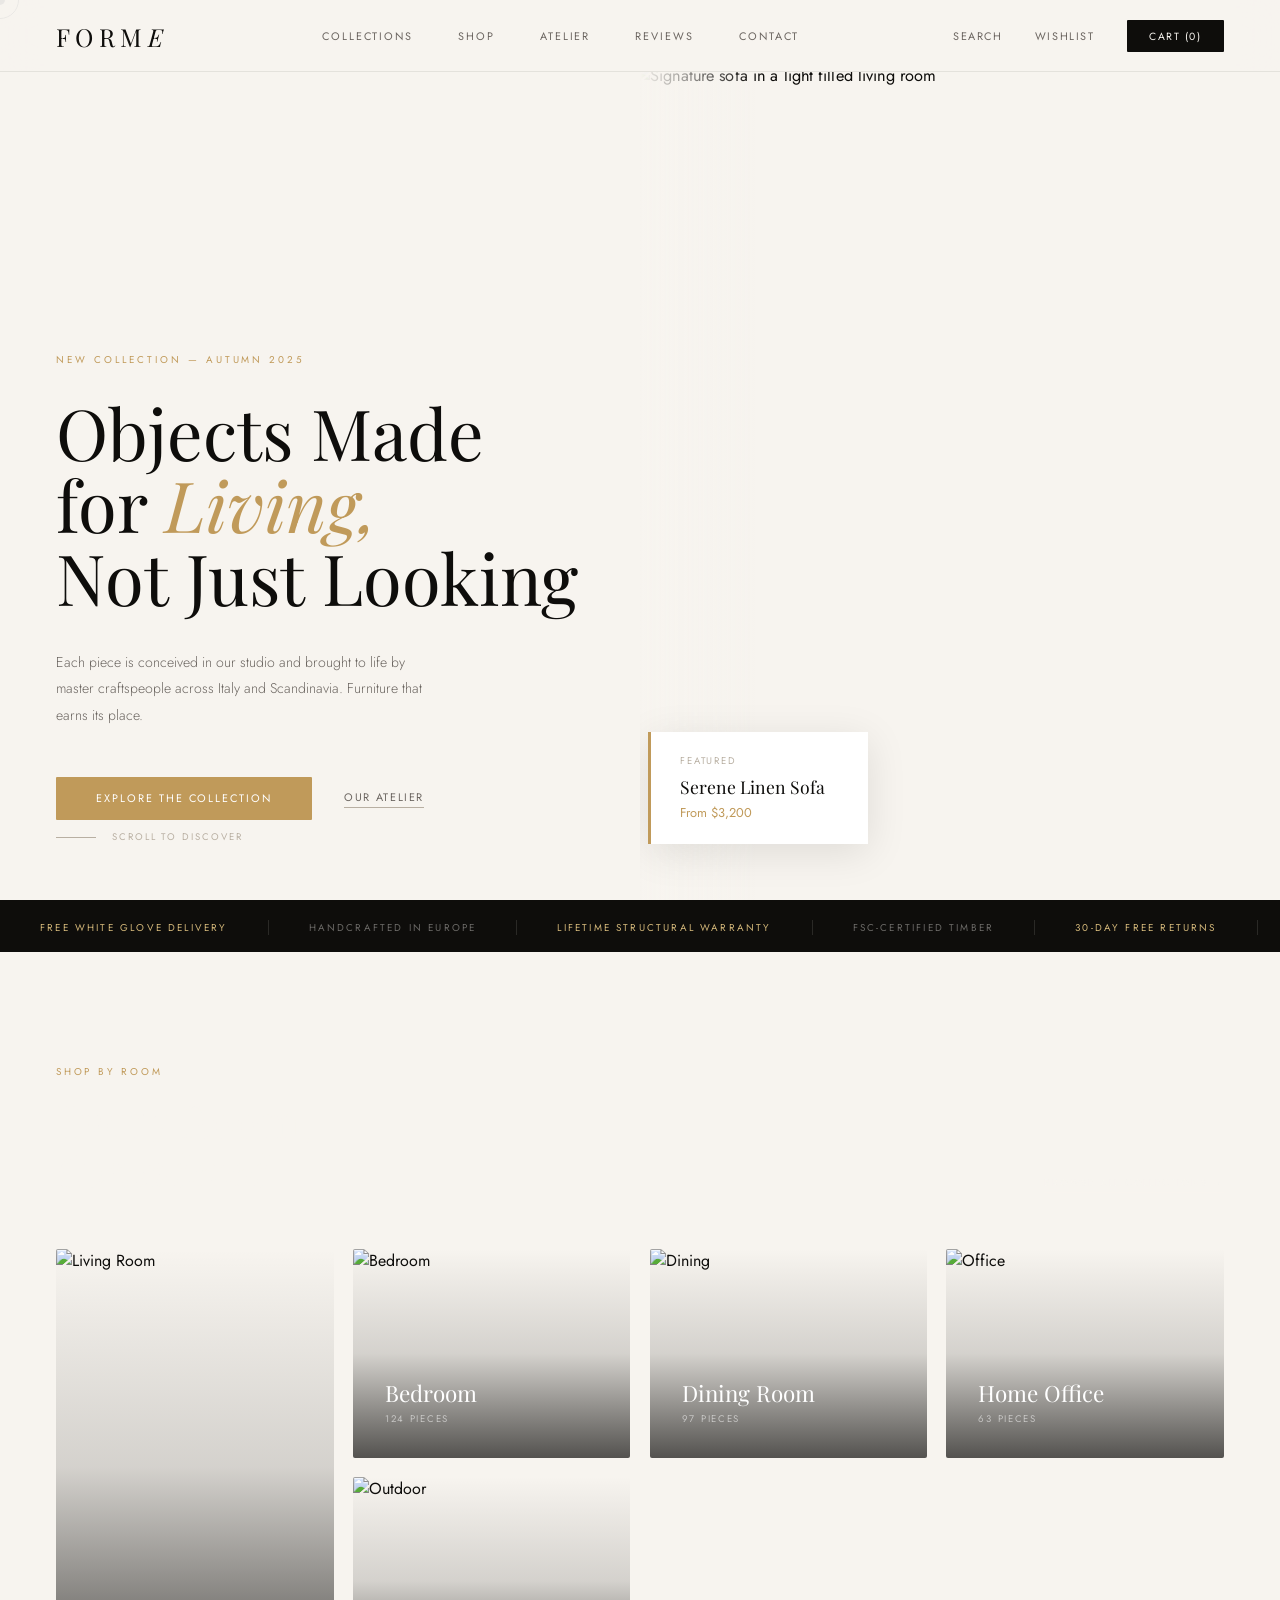
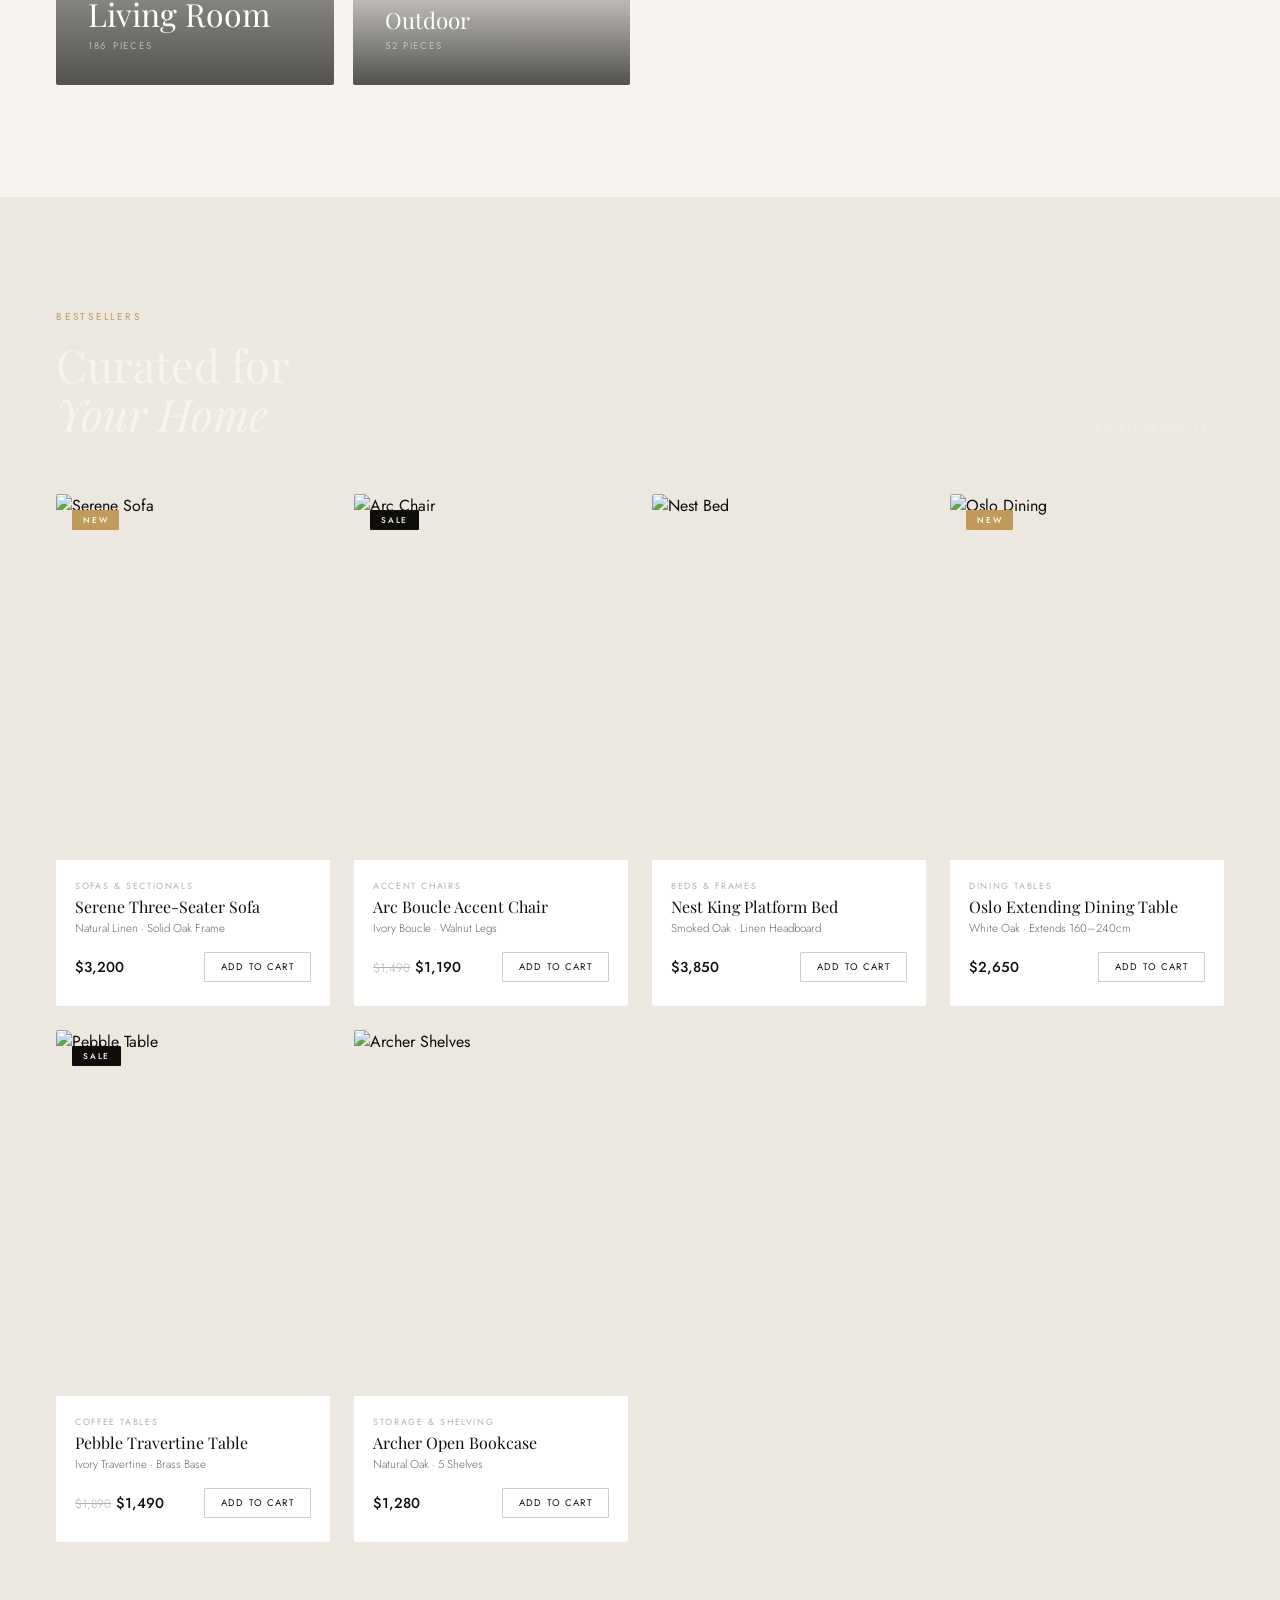
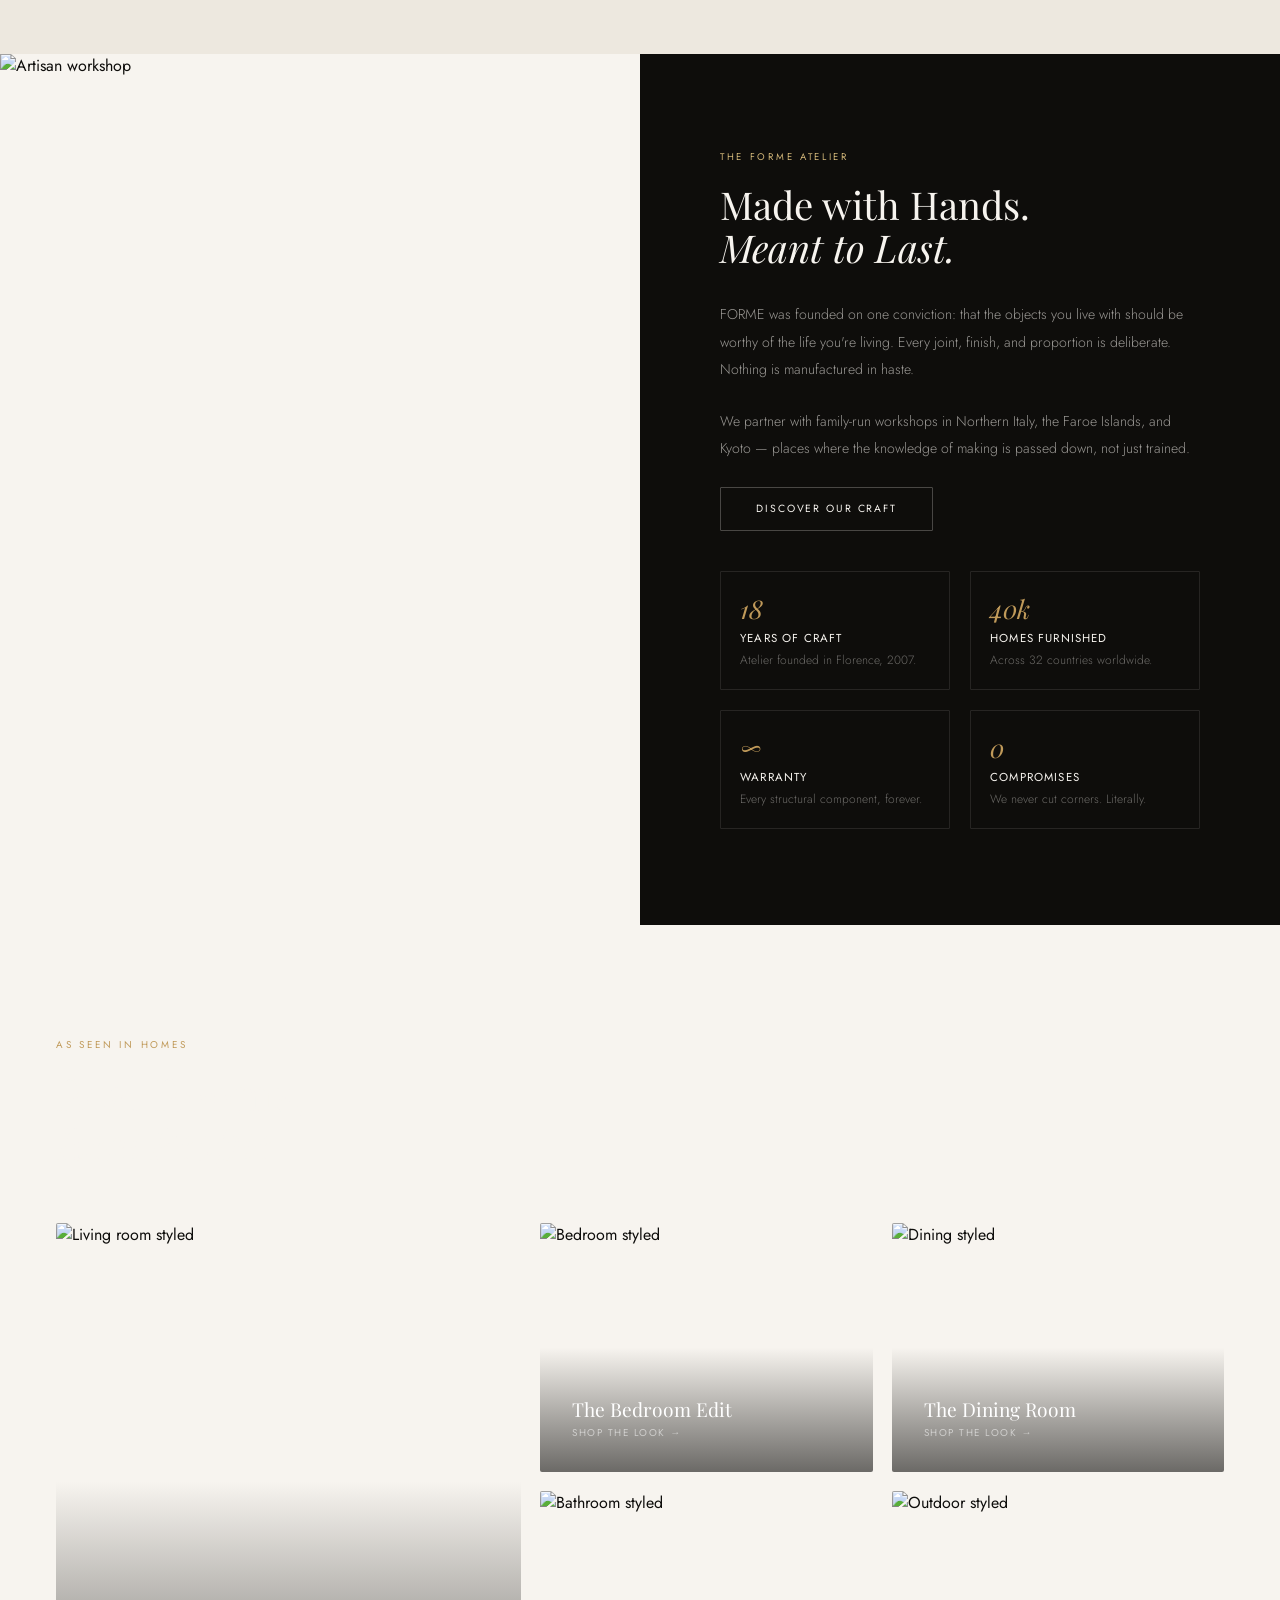
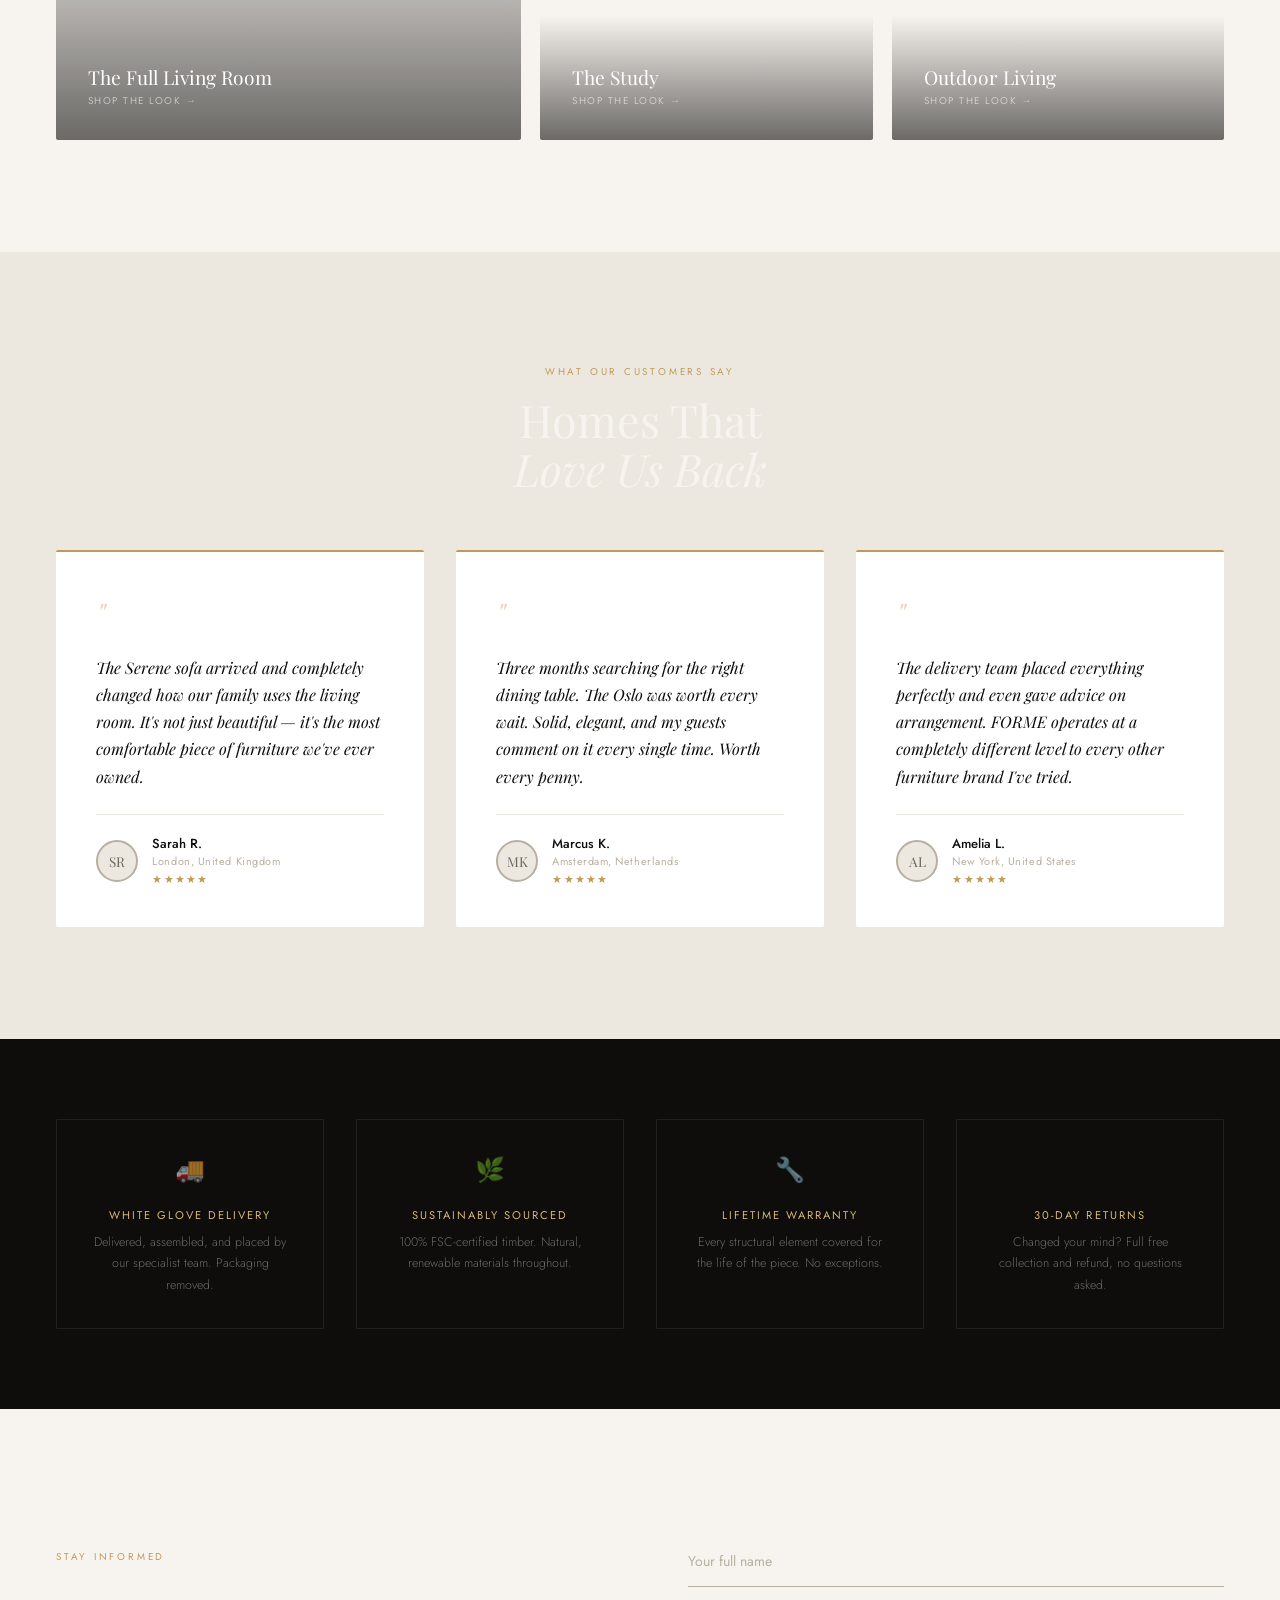
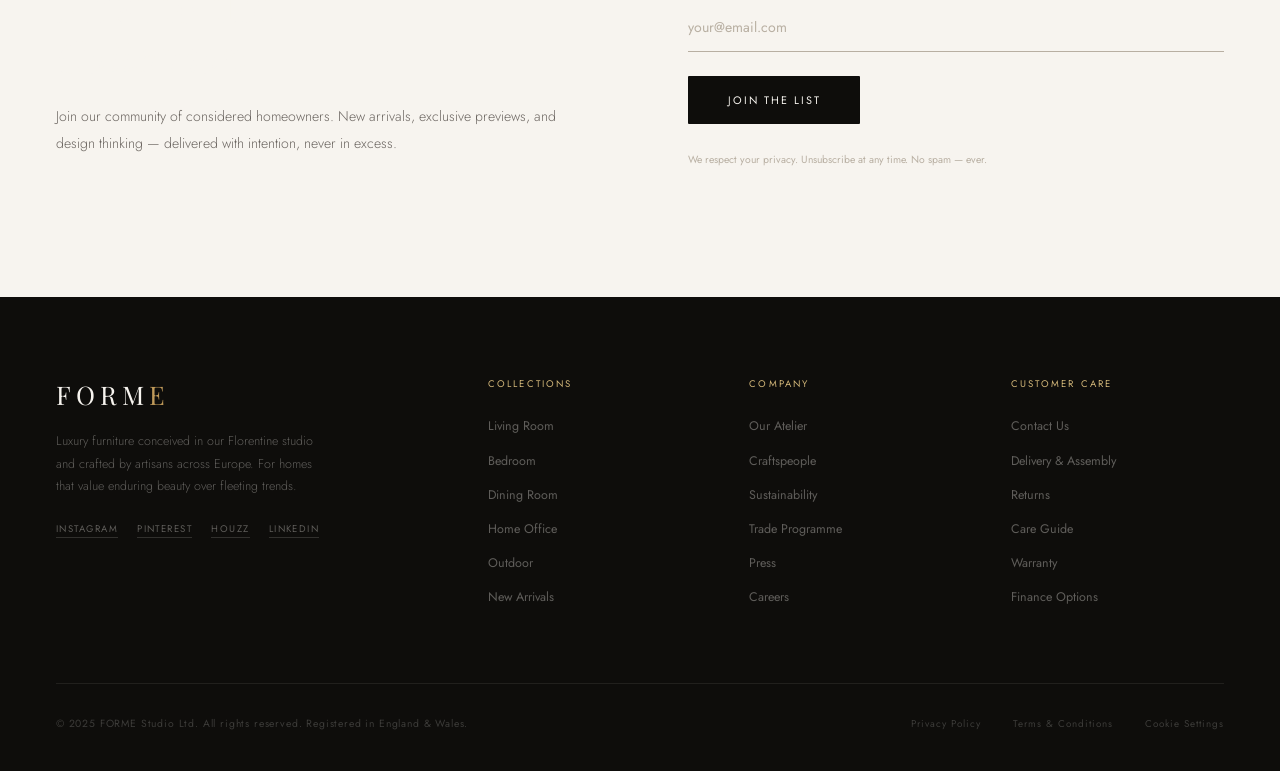
==== index.html @ 49866362 "Add files via upload" ====
<!DOCTYPE html>
<html lang="en">

<head>
    <meta charset="UTF-8" />
    <meta name="viewport" content="width=device-width, initial-scale=1.0" />
    <title>FORME — Furniture for the Considered Home</title>
    <link rel="preconnect" href="https://fonts.googleapis.com" />
    <link rel="preconnect" href="https://fonts.gstatic.com" crossorigin />
    <link
        href="https://fonts.googleapis.com/css2?family=Playfair+Display:ital,wght@0,400;0,500;1,400;1,500&family=Jost:wght@200;300;400;500&display=swap"
        rel="stylesheet" />
    <link rel="stylesheet" href="style.css">
</head>

<body>

    <!-- CUSTOM CURSOR  -->

    <div class="cursor" id="cur"></div>
    <div class="cursor-ring" id="curRing"></div>

    <!-- MOBILE MENU -->

    <div class="mobile-menu" id="mobileMenu">
        <a href="Collection.html" onclick="closeMobileMenu()">Collections</a>
        <a href="Shop.html" onclick="closeMobileMenu()">Shop</a>
        <a href="Atelier.html" onclick="closeMobileMenu()">Atelier</a>
        <a href="Review.html" onclick="closeMobileMenu()">Reviews</a>
        <a href="Contact.html" onclick="closeMobileMenu()">Contact</a>
        <div class="mobile-menu-actions">
            <a href="#">Search</a>
            <a href="#">Wishlist</a>
            <button  class="nav-cart" id="mobileCartBtn" style="cursor:pointer" 
                onclick="showToast('🛒 Your cart is empty — start exploring') ">Cart (0)</button>
        </div>
    </div>

    <!-- NAV -->

    <nav>
        <a href="index.html" class="nav-logo">FORM<span style="font-style:italic">E</span></a>
        <div class="nav-center">
            <a href="Collection.html">Collections</a>
            <a href="Shop.html">Shop</a>
            <a href="Atelier.html">Atelier</a>
            <a href="Review.html">Reviews</a>
            <a href="Contact.html">Contact</a>
        </div>
        <div class="nav-right">
            <a href="#">Search</a>
            <a href="#">Wishlist</a>
            <button class="nav-cart" id="cartBtn" onclick="showToast('🛒 Your cart is empty — start exploring')">Cart
                (0)</button>
            <button class="nav-hamburger" id="hamburger" aria-label="Open menu" onclick="toggleMenu()">
                <span></span><span></span><span></span>
            </button>
        </div>
    </nav>

    <!-- HERO -->
    <section id="hero">
        <div class="hero-left">
            <p class="hero-eyebrow">New Collection — Autumn 2025</p>
            <h1 class="hero-title">
                Objects Made<br />for <em>Living,</em><br />Not Just Looking
            </h1>
            <p class="hero-sub">Each piece is conceived in our studio and brought to life by master craftspeople across
                Italy
                and Scandinavia. Furniture that earns its place.</p>
            <div class="hero-actions">
                <a href="Collection.html"><button class="btn-gold">Explore the Collection</button></a>
                <a href="#editorial" class="hero-link">Our Atelier</a>
            </div>
            <div class="hero-scroll">
                <div class="scroll-line"></div>
                <span class="scroll-text">Scroll to discover</span>
            </div>
        </div>
        <div class="hero-right">
            <img src="https://images.unsplash.com/photo-1555041469-a586c61ea9bc?w=1200&q=85&fit=crop"
                alt="Signature sofa in a light filled living room" id="heroImg" />
            <div class="hero-overlay"></div>
            <div class="hero-float">
                <div class="float-label">Featured</div>
                <div class="float-name">Serene Linen Sofa</div>
                <div class="float-price">From $3,200</div>
            </div>
        </div>
    </section>

    <!-- TICKER STRIP -->
    <div class="strip">
        <div class="strip-inner">
            <span class="strip-item accent">Free White Glove Delivery</span>
            <span class="strip-item">Handcrafted in Europe</span>
            <span class="strip-item accent">Lifetime Structural Warranty</span>
            <span class="strip-item">FSC-Certified Timber</span>
            <span class="strip-item accent">30-Day Free Returns</span>
            <span class="strip-item">Bespoke Sizing Available</span>
            <span class="strip-item accent">Interest-Free Finance</span>
            <span class="strip-item">1,200+ Curated Pieces</span>
            <span class="strip-item accent">Free White Glove Delivery</span>
            <span class="strip-item">Handcrafted in Europe</span>
            <span class="strip-item accent">Lifetime Structural Warranty</span>
            <span class="strip-item">FSC-Certified Timber</span>
            <span class="strip-item accent">30-Day Free Returns</span>
            <span class="strip-item">Bespoke Sizing Available</span>
            <span class="strip-item accent">Interest-Free Finance</span>
            <span class="strip-item">1,200+ Curated Pieces</span>
        </div>
    </div>

    <!-- CATEGORIES -->
    <section id="categories">
        <div class="cat-header reveal">
            <div>
                <p class="s-tag">Shop by Room</p>
                <h2 class="s-title">Every Room,<br /><em>Considered</em></h2>
            </div>
            <a href="#" class="cat-more">Browse All Collections →</a>
        </div>
        <div class="cat-grid">
            <div class="cat-card reveal" style="min-height:360px"
                onclick="showToast('Opening Living Room collection…')">
                <img src="https://images.unsplash.com/photo-1586023492125-27b2c045efd7?w=800&q=85&fit=crop"
                    alt="Living Room" loading="lazy" />
                <div class="cat-card-body">
                    <div>
                        <div class="cat-card-name">Living Room</div>
                        <div class="cat-count">186 Pieces</div>
                    </div>
                </div>
                <div class="cat-arrow">↗</div>
            </div>
            <div class="cat-card reveal" onclick="showToast('Opening Bedroom collection…')">
                <img src="https://images.unsplash.com/photo-1616594039964-ae9021a400a0?w=600&q=85&fit=crop"
                    alt="Bedroom" loading="lazy" />
                <div class="cat-card-body">
                    <div>
                        <div class="cat-card-name">Bedroom</div>
                        <div class="cat-count">124 Pieces</div>
                    </div>
                </div>
                <div class="cat-arrow">↗</div>
            </div>
            <div class="cat-card reveal" onclick="showToast('Opening Dining collection…')">
                <img src="https://images.unsplash.com/photo-1617806118233-18e1de247200?w=600&q=85&fit=crop" alt="Dining"
                    loading="lazy" />
                <div class="cat-card-body">
                    <div>
                        <div class="cat-card-name">Dining Room</div>
                        <div class="cat-count">97 Pieces</div>
                    </div>
                </div>
                <div class="cat-arrow">↗</div>
            </div>
            <div class="cat-card reveal" onclick="showToast('Opening Home Office collection…')">
                <img src="https://images.unsplash.com/photo-1593642632559-0c6d3fc62b89?w=600&q=85&fit=crop" alt="Office"
                    loading="lazy" />
                <div class="cat-card-body">
                    <div>
                        <div class="cat-card-name">Home Office</div>
                        <div class="cat-count">63 Pieces</div>
                    </div>
                </div>
                <div class="cat-arrow">↗</div>
            </div>
            <div class="cat-card reveal" onclick="showToast('Opening Outdoor collection…')">
                <img src="https://images.unsplash.com/photo-1600210492486-724fe5c67fb0?w=600&q=85&fit=crop"
                    alt="Outdoor" loading="lazy" />
                <div class="cat-card-body">
                    <div>
                        <div class="cat-card-name">Outdoor</div>
                        <div class="cat-count">52 Pieces</div>
                    </div>
                </div>
                <div class="cat-arrow">↗</div>
            </div>
        </div>
    </section>

    <!-- FEATURED PRODUCTS -->
    <section id="featured">
        <div class="feat-header reveal">
            <div>
                <p class="s-tag">Bestsellers</p>
                <h2 class="s-title">Curated for<br /><em>Your Home</em></h2>
            </div>
            <a href="#" class="cat-more">View All Products →</a>
        </div>
        <div class="product-grid">
            <div class="product-card reveal">
                <div class="p-img">
                    <img src="https://images.unsplash.com/photo-1555041469-a586c61ea9bc?w=700&q=80&fit=crop"
                        alt="Serene Sofa" loading="lazy" />
                    <span class="p-badge new">New</span>
                    <button class="p-wish" onclick="wishlist(this,'Serene Sofa')">♡</button>
                </div>
                <div class="p-body">
                    <div class="p-cat">Sofas & Sectionals</div>
                    <div class="p-name">Serene Three-Seater Sofa</div>
                    <div class="p-material">Natural Linen · Solid Oak Frame</div>
                    <div class="p-foot">
                        <div class="p-price">$3,200</div>
                        <button class="p-add" onclick="addCart('Serene Sofa')">Add to Cart</button>
                    </div>
                </div>
            </div>
            <div class="product-card reveal">
                <div class="p-img">
                    <img src="https://images.unsplash.com/photo-1567538096630-e0c55bd6374c?w=700&q=80&fit=crop"
                        alt="Arc Chair" loading="lazy" />
                    <span class="p-badge sale">Sale</span>
                    <button class="p-wish" onclick="wishlist(this,'Arc Chair')">♡</button>
                </div>
                <div class="p-body">
                    <div class="p-cat">Accent Chairs</div>
                    <div class="p-name">Arc Boucle Accent Chair</div>
                    <div class="p-material">Ivory Boucle · Walnut Legs</div>
                    <div class="p-foot">
                        <div class="p-price"><s>$1,490</s>$1,190</div>
                        <button class="p-add" onclick="addCart('Arc Chair')">Add to Cart</button>
                    </div>
                </div>
            </div>
            <div class="product-card reveal">
                <div class="p-img">
                    <img src="https://images.unsplash.com/photo-1524758631624-e2822e304c36?w=700&q=80&fit=crop"
                        alt="Nest Bed" loading="lazy" />
                    <button class="p-wish" onclick="wishlist(this,'Nest Bed')">♡</button>
                </div>
                <div class="p-body">
                    <div class="p-cat">Beds & Frames</div>
                    <div class="p-name">Nest King Platform Bed</div>
                    <div class="p-material">Smoked Oak · Linen Headboard</div>
                    <div class="p-foot">
                        <div class="p-price">$3,850</div>
                        <button class="p-add" onclick="addCart('Nest Bed')">Add to Cart</button>
                    </div>
                </div>
            </div>
            <div class="product-card reveal">
                <div class="p-img">
                    <img src="https://images.unsplash.com/photo-1533090481720-856c6e3c1fdc?w=700&q=80&fit=crop"
                        alt="Oslo Dining" loading="lazy" />
                    <span class="p-badge new">New</span>
                    <button class="p-wish" onclick="wishlist(this,'Oslo Table')">♡</button>
                </div>
                <div class="p-body">
                    <div class="p-cat">Dining Tables</div>
                    <div class="p-name">Oslo Extending Dining Table</div>
                    <div class="p-material">White Oak · Extends 160–240cm</div>
                    <div class="p-foot">
                        <div class="p-price">$2,650</div>
                        <button class="p-add" onclick="addCart('Oslo Table')">Add to Cart</button>
                    </div>
                </div>
            </div>
            <div class="product-card reveal">
                <div class="p-img">
                    <img src="https://images.unsplash.com/photo-1493663284031-b7e3aefcae8e?w=700&q=80&fit=crop"
                        alt="Pebble Table" loading="lazy" />
                    <span class="p-badge sale">Sale</span>
                    <button class="p-wish" onclick="wishlist(this,'Pebble Table')">♡</button>
                </div>
                <div class="p-body">
                    <div class="p-cat">Coffee Tables</div>
                    <div class="p-name">Pebble Travertine Table</div>
                    <div class="p-material">Ivory Travertine · Brass Base</div>
                    <div class="p-foot">
                        <div class="p-price"><s>$1,890</s>$1,490</div>
                        <button class="p-add" onclick="addCart('Pebble Table')">Add to Cart</button>
                    </div>
                </div>
            </div>
            <div class="product-card reveal">
                <div class="p-img">
                    <img src="https://images.unsplash.com/photo-1583847268964-b28dc8f51f92?w=700&q=80&fit=crop"
                        alt="Archer Shelves" loading="lazy" />
                    <button class="p-wish" onclick="wishlist(this,'Archer Shelves')">♡</button>
                </div>
                <div class="p-body">
                    <div class="p-cat">Storage & Shelving</div>
                    <div class="p-name">Archer Open Bookcase</div>
                    <div class="p-material">Natural Oak · 5 Shelves</div>
                    <div class="p-foot">
                        <div class="p-price">$1,280</div>
                        <button class="p-add" onclick="addCart('Archer Bookcase')">Add to Cart</button>
                    </div>
                </div>
            </div>
        </div>
    </section>

    <!-- EDITORIAL SPLIT -->
    <section id="editorial">
        <div class="ed-img reveal-left">
            <img src="https://images.unsplash.com/photo-1556909114-f6e7ad7d3136?w=900&q=85&fit=crop"
                alt="Artisan workshop" loading="lazy" />
        </div>
        <div class="ed-content reveal-right">
            <p class="ed-tag">The Forme Atelier</p>
            <h2 class="ed-title">Made with Hands.<br /><em>Meant to Last.</em></h2>
            <p class="ed-text">FORME was founded on one conviction: that the objects you live with should be worthy of
                the
                life you're living. Every joint, finish, and proportion is deliberate. Nothing is manufactured in haste.
            </p>
            <p class="ed-text">We partner with family-run workshops in Northern Italy, the Faroe Islands, and Kyoto —
                places
                where the knowledge of making is passed down, not just trained.</p>
            <button class="btn-outline-lt" onclick="showToast('Our full story is coming soon')">Discover Our
                Craft</button>
            <div class="ed-pillars">
                <div class="pillar">
                    <div class="pillar-num">18</div>
                    <div class="pillar-title">Years of craft</div>
                    <div class="pillar-desc">Atelier founded in Florence, 2007.</div>
                </div>
                <div class="pillar">
                    <div class="pillar-num">40k</div>
                    <div class="pillar-title">Homes furnished</div>
                    <div class="pillar-desc">Across 32 countries worldwide.</div>
                </div>
                <div class="pillar">
                    <div class="pillar-num">∞</div>
                    <div class="pillar-title">Warranty</div>
                    <div class="pillar-desc">Every structural component, forever.</div>
                </div>
                <div class="pillar">
                    <div class="pillar-num">0</div>
                    <div class="pillar-title">Compromises</div>
                    <div class="pillar-desc">We never cut corners. Literally.</div>
                </div>
            </div>
        </div>
    </section>

    <!-- SHOWCASE GRID -->
    <section id="showcase">
        <div class="reveal">
            <p class="s-tag">As Seen In Homes</p>
            <h2 class="s-title">Real Rooms,<br /><em>Real People</em></h2>
        </div>
        <div class="showcase-grid">
            <div class="showcase-card" style="min-height:420px">
                <img src="https://homeinterior.com.pk/wp-content/uploads/2024/07/drawing-room-sofa-12-1.jpg"
                    alt="Living room styled" loading="lazy" />
                <div class="sc-overlay">
                    <div>
                        <div class="sc-label">The Full Living Room</div>
                        <div class="sc-sub">Shop the look →</div>
                    </div>
                </div>
            </div>
            <div class="showcase-card" style="aspect-ratio:4/3">
                <img src="https://images.unsplash.com/photo-1631049307264-da0ec9d70304?w=700&q=80&fit=crop"
                    alt="Bedroom styled" loading="lazy" />
                <div class="sc-overlay">
                    <div>
                        <div class="sc-label">The Bedroom Edit</div>
                        <div class="sc-sub">Shop the look →</div>
                    </div>
                </div>
            </div>
            <div class="showcase-card" style="aspect-ratio:4/3">
                <img src="https://images.unsplash.com/photo-1616047006789-b7af5afb8c20?w=700&q=80&fit=crop"
                    alt="Dining styled" loading="lazy" />
                <div class="sc-overlay">
                    <div>
                        <div class="sc-label">The Dining Room</div>
                        <div class="sc-sub">Shop the look →</div>
                    </div>
                </div>
            </div>
            <div class="showcase-card" style="aspect-ratio:4/3">
                <img src="https://images.unsplash.com/photo-1618221195710-dd6b41faaea6?w=700&q=80&fit=crop"
                    alt="Bathroom styled" loading="lazy" />
                <div class="sc-overlay">
                    <div>
                        <div class="sc-label">The Study</div>
                        <div class="sc-sub">Shop the look →</div>
                    </div>
                </div>
            </div>
            <div class="showcase-card" style="aspect-ratio:4/3">
                <img src="https://images.unsplash.com/photo-1600585154340-be6161a56a0c?w=700&q=80&fit=crop"
                    alt="Outdoor styled" loading="lazy" />
                <div class="sc-overlay">
                    <div>
                        <div class="sc-label">Outdoor Living</div>
                        <div class="sc-sub">Shop the look →</div>
                    </div>
                </div>
            </div>
        </div>
    </section>

    <!-- TESTIMONIALS -->
    <section id="testimonials">
        <div class="reveal" style="text-align:center;max-width:500px;margin:0 auto 3.5rem">
            <p class="s-tag">What Our Customers Say</p>
            <h2 class="s-title">Homes That<br /><em>Love Us Back</em></h2>
        </div>
        <div class="testi-wrap">
            <div class="testi reveal">
                <div class="testi-q">"</div>
                <p class="testi-text">The Serene sofa arrived and completely changed how our family uses the living
                    room. It's
                    not just beautiful — it's the most comfortable piece of furniture we've ever owned.</p>
                <div class="testi-hr"></div>
                <div class="testi-author">
                    <div class="testi-av">SR</div>
                    <div>
                        <div class="testi-name">Sarah R.</div>
                        <div class="testi-place">London, United Kingdom</div>
                        <div class="testi-stars">★★★★★</div>
                    </div>
                </div>
            </div>
            <div class="testi reveal">
                <div class="testi-q">"</div>
                <p class="testi-text">Three months searching for the right dining table. The Oslo was worth every wait.
                    Solid,
                    elegant, and my guests comment on it every single time. Worth every penny.</p>
                <div class="testi-hr"></div>
                <div class="testi-author">
                    <div class="testi-av">MK</div>
                    <div>
                        <div class="testi-name">Marcus K.</div>
                        <div class="testi-place">Amsterdam, Netherlands</div>
                        <div class="testi-stars">★★★★★</div>
                    </div>
                </div>
            </div>
            <div class="testi reveal">
                <div class="testi-q">"</div>
                <p class="testi-text">The delivery team placed everything perfectly and even gave advice on arrangement.
                    FORME
                    operates at a completely different level to every other furniture brand I've tried.</p>
                <div class="testi-hr"></div>
                <div class="testi-author">
                    <div class="testi-av">AL</div>
                    <div>
                        <div class="testi-name">Amelia L.</div>
                        <div class="testi-place">New York, United States</div>
                        <div class="testi-stars">★★★★★</div>
                    </div>
                </div>
            </div>
        </div>
    </section>

    <!-- PROMISE BAR -->
    <div id="promise">
        <div class="promise-item reveal">
            <div class="promise-icon">🚚</div>
            <div class="promise-title">White Glove Delivery</div>
            <div class="promise-desc">Delivered, assembled, and placed by our specialist team. Packaging removed.</div>
        </div>
        <div class="promise-item reveal">
            <div class="promise-icon">🌿</div>
            <div class="promise-title">Sustainably Sourced</div>
            <div class="promise-desc">100% FSC-certified timber. Natural, renewable materials throughout.</div>
        </div>
        <div class="promise-item reveal">
            <div class="promise-icon">🔧</div>
            <div class="promise-title">Lifetime Warranty</div>
            <div class="promise-desc">Every structural element covered for the life of the piece. No exceptions.</div>
        </div>
        <div class="promise-item reveal">
            <div class="promise-icon">↩</div>
            <div class="promise-title">30-Day Returns</div>
            <div class="promise-desc">Changed your mind? Full free collection and refund, no questions asked.</div>
        </div>
    </div>

    <!-- NEWSLETTER -->
    <section id="newsletter">
        <div class="nl-left reveal-left">
            <p class="s-tag">Stay Informed</p>
            <h2 class="s-title">First to the<br /><em>Collection</em></h2>
            <p class="nl-desc" style="margin-top:1.5rem">Join our community of considered homeowners. New arrivals,
                exclusive
                previews, and design thinking — delivered with intention, never in excess.</p>
        </div>
        <div class="nl-right reveal-right">
            <div class="nl-form">
                <input type="text" class="nl-input" placeholder="Your full name" id="nlName" />
                <input type="email" class="nl-input" placeholder="your@email.com" id="nlEmail" />
                <button class="nl-btn" onclick="subscribe()">Join the List</button>
                <p class="nl-note">We respect your privacy. Unsubscribe at any time. No spam — ever.</p>
            </div>
        </div>
    </section>

    <!-- FOOTER -->
    <footer>
        <div class="foot-top">
            <div>
                <div class="foot-logo">FORM<span>E</span></div>
                <p class="foot-about">Luxury furniture conceived in our Florentine studio and crafted by artisans across
                    Europe.
                    For homes that value enduring beauty over fleeting trends.</p>
                <div class="foot-social">
                    <a href="#">Instagram</a>
                    <a href="#">Pinterest</a>
                    <a href="#">Houzz</a>
                    <a href="#">LinkedIn</a>
                </div>
            </div>
            <div class="foot-col">
                <h5>Collections</h5>
                <ul>
                    <li><a href="#">Living Room</a></li>
                    <li><a href="#">Bedroom</a></li>
                    <li><a href="#">Dining Room</a></li>
                    <li><a href="#">Home Office</a></li>
                    <li><a href="#">Outdoor</a></li>
                    <li><a href="#">New Arrivals</a></li>
                </ul>
            </div>
            <div class="foot-col">
                <h5>Company</h5>
                <ul>
                    <li><a href="#">Our Atelier</a></li>
                    <li><a href="#">Craftspeople</a></li>
                    <li><a href="#">Sustainability</a></li>
                    <li><a href="#">Trade Programme</a></li>
                    <li><a href="#">Press</a></li>
                    <li><a href="#">Careers</a></li>
                </ul>
            </div>
            <div class="foot-col">
                <h5>Customer Care</h5>
                <ul>
                    <li><a href="#">Contact Us</a></li>
                    <li><a href="#">Delivery & Assembly</a></li>
                    <li><a href="#">Returns</a></li>
                    <li><a href="#">Care Guide</a></li>
                    <li><a href="#">Warranty</a></li>
                    <li><a href="#">Finance Options</a></li>
                </ul>
            </div>
        </div>
        <div class="foot-bottom">
            <p class="foot-copy">© 2025 FORME Studio Ltd. All rights reserved. Registered in England & Wales.</p>
            <div class="foot-links">
                <a href="#">Privacy Policy</a>
                <a href="#">Terms & Conditions</a>
                <a href="#">Cookie Settings</a>
            </div>
        </div>
    </footer>

    <div class="toast" id="toast"></div>


</body>
<script src="script.js"></script>

</html>
---- style.css ----
*,
*::before,
*::after {
    box-sizing: border-box;
    margin: 0;
    padding: 0
}

:root {
    --ink: #0E0D0B;
    --paper: #F7F4EF;
    --linen: #EDE8DF;
    --stone: #B8AFA2;
    --gold: #C09A5A;
    --gold-lt: #D4B87A;
    --smoke: #6B6560;
    --white: #FFFFFF;
    --serif: 'Playfair Display', Georgia, serif;
    --sans: 'Jost', sans-serif;
    --nav-h: 72px;
}

html {
    scroll-behavior: smooth;
    font-size: 16px
}

body {
    font-family: var(--sans);
    background: var(--paper);
    color: var(--ink);
    overflow-x: hidden 
}

/* hide custom cursor on touch devices */
@media(pointer:fine) {
    body {
        cursor: none
    }
}

/* ── CURSOR (desktop only) ── */
.cursor,
.cursor-ring {
    display: none
}

@media(pointer:fine) {
    .cursor {
        display: block;
        position: fixed;
        width: 10px;
        height: 10px;
        border-radius: 50%;
        background: var(--ink);
        pointer-events: none;
        z-index: 9999;
        transform: translate(-50%, -50%);
        transition: transform .15s, width .3s, height .3s, background .3s;
        mix-blend-mode: difference
    }

    .cursor-ring {
        display: block;
        position: fixed;
        width: 38px;
        height: 38px;
        border-radius: 50%;
        border: 1px solid var(--ink);
        pointer-events: none;
        z-index: 9998;
        transform: translate(-50%, -50%);
        transition: transform .08s, width .3s, height .3s, opacity .3s;
        mix-blend-mode: difference
    }

    .cursor.hover {
        width: 50px;
        height: 50px
    }

    .cursor-ring.hover {
        width: 60px;
        height: 60px;
        opacity: 0
    }
}

/* ── NAV ── */
nav {
    position: fixed;
    top: 0;
    left: 0;
    right: 0;
    z-index: 500;
    display: flex;
    align-items: center;
    justify-content: space-between;
    padding: 0 3.5rem;
    height: var(--nav-h);
}

nav::before {
    content: '';
    position: absolute;
    inset: 0;
    background: rgba(247, 244, 239, 0.92);
    backdrop-filter: blur(18px);
    -webkit-backdrop-filter: blur(18px);
    border-bottom: 1px solid rgba(14, 13, 11, 0.08);
    z-index: -1;
}

.nav-logo {
    font-family: var(--serif);
    font-size: 1.55rem;
    font-weight: 400;
    letter-spacing: 0.22em;
    color: var(--ink);
    text-decoration: none;
    text-transform: uppercase;
    flex-shrink: 0;
}

.nav-center {
    display: flex;
    gap: 2.8rem
}

.nav-center a {
    font-size: 0.68rem;
    letter-spacing: 0.18em;
    text-transform: uppercase;
    color: var(--smoke);
    text-decoration: none;
    font-weight: 400;
    transition: color .25s;
    position: relative;
    white-space: nowrap;
}

.nav-center a::after {
    content: '';
    position: absolute;
    bottom: -3px;
    left: 0;
    width: 0;
    height: 1px;
    background: var(--gold);
    transition: width .3s;
}

.nav-center a:hover {
    color: var(--ink)
}

.nav-center a:hover::after {
    width: 100%
}

.nav-right {
    display: flex;
    align-items: center;
    gap: 2rem
}

.nav-right a {
    font-size: 0.68rem;
    letter-spacing: 0.15em;
    text-transform: uppercase;
    color: var(--smoke);
    text-decoration: none;
    transition: color .25s;
    white-space: nowrap;
}

.nav-right a:hover {
    color: var(--ink)
}

.nav-cart {
    background: var(--ink);
    color: var(--paper);
    padding: .55rem 1.4rem;
    font-size: .65rem;
    letter-spacing: .15em;
    text-transform: uppercase;
    border: none;
    font-family: var(--sans);
    cursor: pointer;
    transition: background .3s;
    border-radius: 1px;
    white-space: nowrap;
}

.nav-cart:hover {
    background: var(--gold)
}

.nav-center a:hover::after,
.nav-center a.active::after {
    width: 100%
}

.nav-center a.active {
    color: var(--ink)
}

/* Mobile nav hamburger */
.nav-hamburger {
    display: none;
    flex-direction: column;
    gap: 5px;
    background: none;
    border: none;
    cursor: pointer;
    padding: 6px;
    z-index: 600;
}

.nav-hamburger span {
    display: block;
    width: 24px;
    height: 1.5px;
    background: var(--ink);
    transition: all .3s
}

.nav-hamburger.open span:nth-child(1) {
    transform: translateY(6.5px) rotate(45deg)
}

.nav-hamburger.open span:nth-child(2) {
    opacity: 0
}

.nav-hamburger.open span:nth-child(3) {
    transform: translateY(-6.5px) rotate(-45deg)
}

/* Mobile menu overlay */
.mobile-menu {
    display: none;
    position: fixed;
    inset: 0;
    z-index: 400;
    background: var(--paper);
    flex-direction: column;
    justify-content: center;
    align-items: center;
    gap: 2.5rem;
    padding: 2rem;
}

.mobile-menu.open {
    display: flex
}

.mobile-menu a {
    font-family: var(--serif);
    font-size: 2rem;
    color: var(--ink);
    text-decoration: none;
    letter-spacing: .05em;
    transition: color .25s;
}

.mobile-menu a:hover {
    color: var(--gold)
}

.mobile-menu-actions {
    display: flex;
    gap: 1.5rem;
    margin-top: 1rem
}

.mobile-menu-actions a {
    font-size: .65rem;
    letter-spacing: .15em;
    text-transform: uppercase;
    color: var(--smoke);
    text-decoration: none;
    font-family: var(--sans);
    font-size: .75rem;
}

/* ── HERO ── */
#hero {
    min-height: 100vh;
    display: grid;
    grid-template-columns: 1fr 1fr;
    padding-top: var(--nav-h);
    position: relative;
}

.hero-left {
    display: flex;
    flex-direction: column;
    justify-content: flex-end;
    padding: 0 3.5rem 5rem;
    background: var(--paper);
    position: relative;
    z-index: 2;
}

.hero-eyebrow {
    font-size: .62rem;
    letter-spacing: .3em;
    text-transform: uppercase;
    color: var(--gold);
    margin-bottom: 1.8rem;
    font-weight: 400;
    opacity: 0;
    animation: fadeUp .9s ease .4s forwards;
}

.hero-title {
    font-family: var(--serif);
    font-size: clamp(2.8rem, 5.5vw, 6.2rem);
    font-weight: 400;
    line-height: 1.03;
    color: var(--ink);
    margin-bottom: 2.2rem;
    opacity: 0;
    animation: fadeUp 1s ease .55s forwards;
}

.hero-title em {
    font-style: italic;
    color: var(--gold)
}

.hero-sub {
    font-size: .88rem;
    line-height: 1.9;
    color: var(--smoke);
    max-width: 380px;
    margin-bottom: 3rem;
    font-weight: 300;
    opacity: 0;
    animation: fadeUp .9s ease .7s forwards;
}

.hero-actions {
    display: flex;
    align-items: center;
    gap: 2rem;
    flex-wrap: wrap;
    opacity: 0;
    animation: fadeUp .9s ease .85s forwards;
}

.btn-gold {
    background: var(--gold);
    color: var(--white);
    padding: .85rem 2.5rem;
    border: none;
    font-size: .68rem;
    letter-spacing: .18em;
    text-transform: uppercase;
    font-family: var(--sans);
    cursor: pointer;
    border-radius: 1px;
    transition: background .3s, transform .2s;
}

.btn-gold:hover {
    background: var(--gold-lt);
    transform: translateY(-2px)
}

.hero-link {
    font-size: .68rem;
    letter-spacing: .15em;
    text-transform: uppercase;
    color: var(--smoke);
    text-decoration: none;
    border-bottom: 1px solid var(--stone);
    padding-bottom: .15rem;
    transition: color .25s, border-color .25s;
}

.hero-link:hover {
    color: var(--ink);
    border-color: var(--ink)
}

.hero-right {
    position: relative;
    overflow: hidden;
    opacity: 0;
    animation: fadeIn 1.4s ease .2s forwards;
}

.hero-right img {
    width: 100%;
    height: 100%;
    object-fit: cover;
    transform: scale(1.05);
    transition: transform 8s ease;
}

.hero-right img.loaded {
    transform: scale(1)
}

.hero-overlay {
    position: absolute;
    inset: 0;
    background: linear-gradient(to right, var(--paper) 0%, transparent 18%);
    pointer-events: none;
    z-index: 1;
}

.hero-float {
    position: absolute;
    bottom: 3.5rem;
    left: .5rem;
    z-index: 10;
    background: var(--white);
    padding: 1.4rem 1.8rem;
    border-left: 3px solid var(--gold);
    box-shadow: 0 8px 40px rgba(14, 13, 11, .1);
    opacity: 0;
    animation: slideRight 1s ease 1.2s forwards;
    min-width: 220px;
}

.float-label {
    font-size: .6rem;
    letter-spacing: .2em;
    text-transform: uppercase;
    color: var(--stone);
    margin-bottom: .4rem
}

.float-name {
    font-family: var(--serif);
    font-size: 1.1rem;
    color: var(--ink)
}

.float-price {
    font-size: .8rem;
    color: var(--gold);
    margin-top: .3rem;
    font-weight: 400
}

.hero-scroll {
    position: absolute;
    bottom: 3.5rem;
    left: 3.5rem;
    z-index: 5;
    display: flex;
    align-items: center;
    gap: 1rem;
    opacity: 0;
    animation: fadeIn .9s ease 1.4s forwards;
}

.scroll-line {
    width: 40px;
    height: 1px;
    background: var(--stone)
}

.scroll-text {
    font-size: .6rem;
    letter-spacing: .2em;
    text-transform: uppercase;
    color: var(--stone)
}

/* ── STRIP ── */
.strip {
    background: var(--ink);
    overflow: hidden;
    padding: .9rem 0;
    white-space: nowrap;
}

.strip-inner {
    display: inline-flex;
    gap: 0;
    animation: marquee 22s linear infinite;
}

.strip-item {
    font-size: .62rem;
    letter-spacing: .22em;
    text-transform: uppercase;
    color: rgba(247, 244, 239, .4);
    padding: 0 2.5rem;
    border-right: 1px solid rgba(247, 244, 239, .12);
}

.strip-item.accent {
    color: var(--gold-lt)
}

@keyframes marquee {
    from {
        transform: translateX(0)
    }

    to {
        transform: translateX(-50%)
    }
}

/* ── SECTION UTILS ── */
.s-tag {
    font-size: .62rem;
    letter-spacing: .28em;
    text-transform: uppercase;
    color: var(--gold);
    margin-bottom: 1rem;
    font-weight: 400
}

.s-title {
    font-family: var(--serif);
    font-size: clamp(1.9rem, 3.5vw, 3.2rem);
    font-weight: 400;
    line-height: 1.1;
    color: var(--ink)
}

.s-title em {
    font-style: italic
}

/* ── CATEGORIES ── */
#categories {
    padding: 7rem 3.5rem
}

.cat-header {
    display: flex;
    justify-content: space-between;
    align-items: flex-end;
    margin-bottom: 3.5rem;
    gap: 1rem;
    flex-wrap: wrap
}

.cat-more {
    font-size: .62rem;
    letter-spacing: .18em;
    text-transform: uppercase;
    color: var(--smoke);
    text-decoration: none;
    border-bottom: 1px solid var(--stone);
    padding-bottom: .15rem;
    transition: all .25s;
    white-space: nowrap
}

.cat-more:hover {
    color: var(--ink);
    border-color: var(--ink)
}

.cat-grid {
    display: grid;
    grid-template-columns: repeat(4, 1fr);
    grid-template-rows: auto auto;
    gap: 1.2rem;
}

.cat-card {
    position: relative;
    overflow: hidden;
    border-radius: 2px;
    cursor: pointer
}

.cat-card:nth-child(1) {
    grid-row: span 2;
    aspect-ratio: unset
}

.cat-card:nth-child(2) {
    aspect-ratio: 4/3
}

.cat-card:nth-child(3) {
    aspect-ratio: 4/3
}

.cat-card:nth-child(4) {
    aspect-ratio: 4/3
}

.cat-card:nth-child(5) {
    aspect-ratio: 4/3
}

.cat-card img {
    width: 100%;
    height: 100%;
    object-fit: cover;
    display: block;
    transition: transform .7s cubic-bezier(.25, .46, .45, .94);
}

.cat-card:hover img {
    transform: scale(1.06)
}

.cat-card-body {
    position: absolute;
    inset: 0;
    background: linear-gradient(to top, rgba(14, 13, 11, .7) 0%, rgba(14, 13, 11, .15) 50%, transparent 100%);
    display: flex;
    flex-direction: column;
    justify-content: flex-end;
    padding: 2rem;
    transition: background .4s;
}

.cat-card:hover .cat-card-body {
    background: linear-gradient(to top, rgba(14, 13, 11, .8) 0%, rgba(14, 13, 11, .25) 55%, transparent 100%)
}

.cat-card-name {
    font-family: var(--serif);
    font-size: 1.4rem;
    color: #fff;
    font-weight: 400;
    margin-bottom: .25rem
}

.cat-card:nth-child(1) .cat-card-name {
    font-size: 2rem
}

.cat-count {
    font-size: .6rem;
    letter-spacing: .18em;
    text-transform: uppercase;
    color: rgba(255, 255, 255, .55)
}

.cat-arrow {
    position: absolute;
    top: 1.5rem;
    right: 1.5rem;
    width: 36px;
    height: 36px;
    border-radius: 50%;
    background: rgba(247, 244, 239, .12);
    border: 1px solid rgba(247, 244, 239, .2);
    display: flex;
    align-items: center;
    justify-content: center;
    color: #fff;
    font-size: .9rem;
    opacity: 0;
    transform: translateY(-6px);
    transition: opacity .3s, transform .3s, background .3s;
}

.cat-card:hover .cat-arrow {
    opacity: 1;
    transform: translateY(0)
}

.cat-card:hover .cat-arrow:hover {
    background: var(--gold)
}

/* ── FEATURED ── */
#featured {
    background: var(--linen);
    padding: 7rem 3.5rem
}

.feat-header {
    display: flex;
    justify-content: space-between;
    align-items: flex-end;
    margin-bottom: 3.5rem;
    gap: 1rem;
    flex-wrap: wrap
}

.product-grid {
    display: grid;
    grid-template-columns: repeat(3, 1fr);
    gap: 1.8rem
}

.product-card {
    background: var(--white);
    border-radius: 2px;
    overflow: hidden;
    cursor: pointer;
    transition: box-shadow .4s
}

.product-card:hover {
    box-shadow: 0 24px 64px rgba(14, 13, 11, .09)
}

.p-img {
    position: relative;
    aspect-ratio: 4/3;
    overflow: hidden;
    background: var(--linen)
}

.p-img img {
    width: 100%;
    height: 100%;
    object-fit: cover;
    transition: transform .7s cubic-bezier(.25, .46, .45, .94)
}

.product-card:hover .p-img img {
    transform: scale(1.05)
}

.p-badge {
    position: absolute;
    top: 1.2rem;
    left: 1.2rem;
    font-size: .55rem;
    letter-spacing: .2em;
    text-transform: uppercase;
    padding: .3rem .8rem;
    border-radius: 1px;
    font-weight: 500;
}

.p-badge.new {
    background: var(--gold);
    color: #fff
}

.p-badge.sale {
    background: var(--ink);
    color: var(--paper)
}

.p-wish {
    position: absolute;
    top: 1.1rem;
    right: 1.1rem;
    width: 36px;
    height: 36px;
    border-radius: 50%;
    background: rgba(255, 255, 255, .9);
    border: 1px solid rgba(14, 13, 11, .1);
    display: flex;
    align-items: center;
    justify-content: center;
    cursor: pointer;
    font-size: 1rem;
    line-height: 1;
    transition: opacity .3s, transform .3s, color .2s, border-color .2s;
    color: var(--stone);
    opacity: 0;
    transform: translateY(4px);
}

.product-card:hover .p-wish {
    opacity: 1;
    transform: translateY(0)
}

.p-wish.active {
    color: #e05050;
    border-color: #e05050
}

.p-body {
    padding: 1.5rem 1.5rem 1.8rem
}

.p-cat {
    font-size: .58rem;
    letter-spacing: .18em;
    text-transform: uppercase;
    color: var(--stone);
    margin-bottom: .4rem
}

.p-name {
    font-family: var(--serif);
    font-size: 1.15rem;
    font-weight: 400;
    margin-bottom: .2rem;
    line-height: 1.3
}

.p-material {
    font-size: .75rem;
    color: var(--smoke);
    font-weight: 300;
    margin-bottom: 1.2rem
}

.p-foot {
    display: flex;
    justify-content: space-between;
    align-items: center;
    gap: .5rem;
    flex-wrap: wrap
}

.p-price {
    font-size: .95rem;
    font-weight: 500;
    color: var(--ink)
}

.p-price s {
    color: var(--stone);
    font-size: .78rem;
    font-weight: 300;
    margin-right: .4rem;
    text-decoration: line-through
}

.p-add {
    background: transparent;
    color: var(--ink);
    border: 1px solid rgba(14, 13, 11, .2);
    padding: .5rem 1.2rem;
    font-size: .62rem;
    letter-spacing: .12em;
    text-transform: uppercase;
    font-family: var(--sans);
    cursor: pointer;
    border-radius: 1px;
    transition: all .25s;
    white-space: nowrap;
}

.p-add:hover {
    background: var(--ink);
    color: var(--paper);
    border-color: var(--ink)
}

/* ── EDITORIAL SPLIT ── */
#editorial {
    display: grid;
    grid-template-columns: 1fr 1fr;
    min-height: 600px;
}

.ed-img {
    position: relative;
    overflow: hidden;
    min-height: 400px
}

.ed-img img {
    width: 100%;
    height: 100%;
    object-fit: cover;
    display: block;
    transition: transform 8s ease
}

.ed-img:hover img {
    transform: scale(1.03)
}

.ed-content {
    background: var(--ink);
    color: var(--paper);
    display: flex;
    flex-direction: column;
    justify-content: center;
    padding: 6rem 5rem;
}

.ed-tag {
    font-size: .6rem;
    letter-spacing: .28em;
    text-transform: uppercase;
    color: var(--gold-lt);
    margin-bottom: 1.2rem
}

.ed-title {
    font-family: var(--serif);
    font-size: clamp(1.7rem, 3vw, 2.8rem);
    font-weight: 400;
    line-height: 1.12;
    margin-bottom: 2rem
}

.ed-title em {
    font-style: italic
}

.ed-text {
    font-size: .88rem;
    line-height: 1.95;
    color: rgba(247, 244, 239, .6);
    font-weight: 300;
    margin-bottom: 1.5rem
}

.ed-pillars {
    display: grid;
    grid-template-columns: 1fr 1fr;
    gap: 1.25rem;
    margin-top: 2.5rem
}

.pillar {
    padding: 1.2rem;
    border: 1px solid rgba(247, 244, 239, .1);
    border-radius: 1px
}

.pillar-num {
    font-family: var(--serif);
    font-size: 1.6rem;
    color: var(--gold);
    margin-bottom: .3rem;
    font-style: italic
}

.pillar-title {
    font-size: .72rem;
    letter-spacing: .1em;
    text-transform: uppercase;
    color: var(--paper);
    margin-bottom: .3rem
}

.pillar-desc {
    font-size: .75rem;
    color: rgba(247, 244, 239, .4);
    line-height: 1.6;
    font-weight: 300
}

.btn-outline-lt {
    background: transparent;
    color: var(--paper);
    border: 1px solid rgba(247, 244, 239, .25);
    padding: .8rem 2rem;
    font-size: .65rem;
    letter-spacing: .18em;
    text-transform: uppercase;
    font-family: var(--sans);
    cursor: pointer;
    border-radius: 1px;
    transition: all .3s;
    width: fit-content;
}

.btn-outline-lt:hover {
    background: var(--gold);
    border-color: var(--gold)
}

/* ── SHOWCASE ── */
#showcase {
    padding: 7rem 3.5rem;
    background: var(--paper)
}

.showcase-grid {
    display: grid;
    grid-template-columns: 1.4fr 1fr 1fr;
    grid-template-rows: auto auto;
    gap: 1.2rem;
    margin-top: 3.5rem;
}

.showcase-card {
    position: relative;
    overflow: hidden;
    border-radius: 2px;
    cursor: pointer
}

.showcase-card:nth-child(1) {
    grid-row: span 2
}

.showcase-card img {
    width: 100%;
    height: 100%;
    object-fit: cover;
    display: block;
    transition: transform .7s cubic-bezier(.25, .46, .45, .94)
}

.showcase-card:hover img {
    transform: scale(1.05)
}

.showcase-card:nth-child(1) img {
    height: 100%
}

.sc-overlay {
    position: absolute;
    inset: 0;
    background: linear-gradient(to top, rgba(14, 13, 11, .6) 0%, transparent 50%);
    display: flex;
    align-items: flex-end;
    padding: 2rem;
    transition: background .3s;
}

.showcase-card:hover .sc-overlay {
    background: linear-gradient(to top, rgba(14, 13, 11, .75) 0%, rgba(14, 13, 11, .1) 60%, transparent 100%)
}

.sc-label {
    font-family: var(--serif);
    font-size: 1.2rem;
    color: #fff
}

.sc-sub {
    font-size: .62rem;
    letter-spacing: .15em;
    text-transform: uppercase;
    color: rgba(255, 255, 255, .55);
    margin-top: .2rem
}

/* ── TESTIMONIALS ── */
#testimonials {
    background: var(--linen);
    padding: 7rem 3.5rem
}

.testi-wrap {
    display: grid;
    grid-template-columns: repeat(3, 1fr);
    gap: 2rem;
    margin-top: 3.5rem
}

.testi {
    padding: 2.5rem;
    border-top: 2px solid var(--gold);
    background: var(--white);
    border-radius: 2px;
    transition: transform .3s;
}

.testi:hover {
    transform: translateY(-4px)
}

.testi-q {
    font-family: var(--serif);
    font-style: italic;
    font-size: 2rem;
    opacity: .4;
    color: var(--gold);
    margin-bottom: 1.2rem
}

.testi-text {
    font-family: var(--serif);
    font-size: 1rem;
    font-style: italic;
    font-weight: 400;
    line-height: 1.7;
    color: var(--ink);
    margin-bottom: 1.5rem
}

.testi-hr {
    height: 1px;
    background: var(--linen);
    margin-bottom: 1.2rem
}

.testi-author {
    display: flex;
    align-items: center;
    gap: .9rem
}

.testi-av {
    width: 42px;
    height: 42px;
    border-radius: 50%;
    flex-shrink: 0;
    background: var(--linen);
    border: 2px solid var(--stone);
    display: flex;
    align-items: center;
    justify-content: center;
    font-family: var(--serif);
    font-size: .85rem;
    color: var(--smoke);
}

.testi-name {
    font-size: .82rem;
    font-weight: 500;
    color: var(--ink)
}

.testi-place {
    font-size: .68rem;
    color: var(--stone);
    letter-spacing: .05em
}

.testi-stars {
    color: var(--gold);
    font-size: .7rem;
    letter-spacing: .1em;
    margin-top: .15rem
}

/* ── PROMISE ── */
#promise {
    padding: 5rem 3.5rem;
    display: grid;
    grid-template-columns: repeat(4, 1fr);
    gap: 2rem;
    background: var(--ink);
}

.promise-item {
    padding: 2rem;
    border: 1px solid rgba(247, 244, 239, .08);
    border-radius: 1px;
    text-align: center
}

.promise-icon {
    font-size: 1.5rem;
    margin-bottom: 1.2rem;
    opacity: .6
}

.promise-title {
    font-size: .7rem;
    letter-spacing: .18em;
    text-transform: uppercase;
    color: var(--gold-lt);
    margin-bottom: .6rem
}

.promise-desc {
    font-size: .78rem;
    color: rgba(247, 244, 239, .4);
    line-height: 1.7;
    font-weight: 300
}

/* ── NEWSLETTER ── */
#newsletter {
    background: var(--paper);
    padding: 8rem 3.5rem;
    display: grid;
    grid-template-columns: 1fr 1fr;
    gap: 6rem;
    align-items: center;
}

.nl-left .s-title {
    margin-bottom: 1.5rem
}

.nl-desc {
    font-size: .88rem;
    line-height: 1.9;
    color: var(--smoke);
    font-weight: 300
}

.nl-form {
    display: flex;
    flex-direction: column;
    gap: 1rem
}

.nl-input {
    background: transparent;
    border: none;
    border-bottom: 1px solid var(--stone);
    padding: .9rem 0;
    font-family: var(--sans);
    font-size: .88rem;
    color: var(--ink);
    outline: none;
    transition: border-color .25s;
}

.nl-input::placeholder {
    color: var(--stone)
}

.nl-input:focus {
    border-color: var(--gold)
}

.nl-btn {
    background: var(--ink);
    color: var(--paper);
    padding: 1rem 2.5rem;
    border: none;
    font-size: .68rem;
    letter-spacing: .18em;
    text-transform: uppercase;
    font-family: var(--sans);
    cursor: pointer;
    border-radius: 1px;
    transition: background .3s;
    align-self: flex-start;
    margin-top: .5rem;
}

.nl-btn:hover {
    background: var(--gold)
}

.nl-note {
    font-size: .65rem;
    color: var(--stone);
    margin-top: .75rem;
    line-height: 1.6
}

/* ── FOOTER ── */
footer {
    background: var(--ink);
    color: var(--paper);
    padding: 5rem 3.5rem 2.5rem
}

.foot-top {
    display: grid;
    grid-template-columns: 1.8fr 1fr 1fr 1fr;
    gap: 3rem;
    margin-bottom: 4rem
}

.foot-logo {
    font-family: var(--serif);
    font-size: 1.6rem;
    letter-spacing: .2em;
    margin-bottom: 1.2rem
}

.foot-logo span {
    color: var(--gold)
}

.foot-about {
    font-size: .78rem;
    color: rgba(247, 244, 239, .35);
    line-height: 1.8;
    font-weight: 300;
    max-width: 270px
}

.foot-social {
    display: flex;
    gap: 1.2rem;
    margin-top: 1.5rem;
    flex-wrap: wrap
}

.foot-social a {
    font-size: .6rem;
    letter-spacing: .15em;
    text-transform: uppercase;
    color: rgba(247, 244, 239, .35);
    text-decoration: none;
    border-bottom: 1px solid rgba(247, 244, 239, .15);
    padding-bottom: .1rem;
    transition: color .25s, border-color .25s;
}

.foot-social a:hover {
    color: var(--gold-lt);
    border-color: var(--gold-lt)
}

.foot-col h5 {
    font-size: .6rem;
    letter-spacing: .22em;
    text-transform: uppercase;
    color: var(--gold-lt);
    margin-bottom: 1.4rem;
    font-weight: 400
}

.foot-col ul {
    list-style: none
}

.foot-col li {
    margin-bottom: .7rem
}

.foot-col a {
    font-size: .78rem;
    color: rgba(247, 244, 239, .35);
    text-decoration: none;
    transition: color .25s
}

.foot-col a:hover {
    color: var(--paper)
}

.foot-bottom {
    border-top: 1px solid rgba(247, 244, 239, .08);
    padding-top: 2rem;
    display: flex;
    justify-content: space-between;
    align-items: center;
    flex-wrap: wrap;
    gap: 1rem;
}

.foot-copy {
    font-size: .65rem;
    color: rgba(247, 244, 239, .2);
    letter-spacing: .08em
}

.foot-links {
    display: flex;
    gap: 2rem;
    flex-wrap: wrap
}

.foot-links a {
    font-size: .62rem;
    color: rgba(247, 244, 239, .2);
    text-decoration: none;
    letter-spacing: .1em;
    transition: color .25s
}

.foot-links a:hover {
    color: rgba(247, 244, 239, .5)
}

/* ── TOAST ── */
.toast {
    position: fixed;
    bottom: 2.5rem;
    right: 2.5rem;
    z-index: 9000;
    background: var(--ink);
    color: var(--paper);
    padding: 1.1rem 1.8rem;
    border-radius: 2px;
    font-size: .78rem;
    letter-spacing: .04em;
    border-left: 3px solid var(--gold);
    transform: translateY(16px);
    opacity: 0;
    transition: all .35s cubic-bezier(.25, .46, .45, .94);
    pointer-events: none;
    max-width: 300px;
}

.toast.show {
    transform: translateY(0);
    opacity: 1
}

/* ── REVEAL ── */
.reveal {
    opacity: 0;
    transform: translateY(32px);
    transition: opacity .8s ease, transform .8s ease
}

.reveal.up {
    opacity: 1;
    transform: translateY(0)
}

.reveal-left {
    opacity: 0;
    transform: translateX(-32px);
    transition: opacity .8s ease, transform .8s ease
}

.reveal-left.up {
    opacity: 1;
    transform: translateX(0)
}

.reveal-right {
    opacity: 0;
    transform: translateX(32px);
    transition: opacity .8s ease, transform .8s ease
}

.reveal-right.up {
    opacity: 1;
    transform: translateX(0)
}

/* ── ANIMATIONS ── */
@keyframes fadeUp {
    from {
        opacity: 0;
        transform: translateY(28px)
    }

    to {
        opacity: 1;
        transform: translateY(0)
    }
}

@keyframes fadeIn {
    from {
        opacity: 0
    }

    to {
        opacity: 1
    }
}

@keyframes slideRight {
    from {
        opacity: 0;
        transform: translateX(-20px)
    }

    to {
        opacity: 1;
        transform: translateX(0)
    }
}


/* ════════════════════════════════════════════
   RESPONSIVE BREAKPOINTS
════════════════════════════════════════════ */

/* ── Large Desktop: 1280px+ — no change needed, already designed for this ── */

/* ── Medium Desktop / Laptop: 1024px–1279px ── */
@media(max-width:1279px) {
    :root {
        --nav-h: 68px
    }

    nav {
        padding: 0 2.5rem
    }

    .nav-center {
        gap: 2rem
    }

    #hero {
        min-height: 90vh
    }

    .hero-left {
        padding: 0 2.5rem 4rem
    }

    #categories,
    #featured,
    #showcase,
    #testimonials,
    #newsletter {
        padding: 6rem 2.5rem
    }

    #promise {
        padding: 4rem 2.5rem
    }

    footer {
        padding: 4rem 2.5rem 2rem
    }

    .ed-content {
        padding: 5rem 3.5rem
    }

    #newsletter {
        gap: 4rem
    }
}

/* ── Tablet Landscape: 900px–1023px ── */
@media(max-width:1023px) {
    :root {
        --nav-h: 64px
    }

    /* Nav: hide center links, show hamburger */
    .nav-center,
    .nav-right a:not(:last-child) {
        display: none
    }

    .nav-right {
        gap: 1rem
    }

    .nav-cart {
        padding: .5rem 1.1rem
    }

    .nav-hamburger {
        display: flex
    }

    /* Hero: stack vertically */
    #hero {
        grid-template-columns: 1fr;
        min-height: auto;
    }

    .hero-right {
        height: 55vw;
        min-height: 320px;
        order: -1;
    }

    .hero-overlay {
        background: linear-gradient(to bottom, var(--paper) 0%, transparent 25%);
    }

    .hero-left {
        padding: 3rem 2.5rem 4rem;
        justify-content: flex-start;
    }

    .hero-float {
        bottom: 2rem;
        left: .5rem
    }

    .hero-scroll {
        display: none
    }

    /* Categories: 2-col */
    .cat-grid {
        grid-template-columns: 1fr 1fr;
        grid-template-rows: auto;
    }

    .cat-card:nth-child(1) {
        grid-column: span 2;
        grid-row: auto;
        aspect-ratio: 16/7;
        min-height: auto;
    }

    .cat-card:nth-child(1) .cat-card-name {
        font-size: 1.8rem
    }

    /* Products: 2-col */
    .product-grid {
        grid-template-columns: repeat(2, 1fr)
    }

    /* Editorial: stack */
    #editorial {
        grid-template-columns: 1fr
    }

    .ed-img {
        height: 50vw;
        min-height: 280px
    }

    .ed-content {
        padding: 4rem 2.5rem
    }

    .ed-pillars {
        gap: 1rem
    }

    /* Showcase: 2-col */
    .showcase-grid {
        grid-template-columns: 1fr 1fr;
        grid-template-rows: auto;
    }

    .showcase-card:nth-child(1) {
        grid-column: span 2;
        grid-row: auto;
        aspect-ratio: 16/7;
        min-height: auto;
    }

    .showcase-card:nth-child(1) img {
        height: 100%
    }

    /* Testimonials: 1-col */
    .testi-wrap {
        grid-template-columns: 1fr
    }

    /* Promise: 2-col */
    #promise {
        grid-template-columns: repeat(2, 1fr);
        padding: 4rem 2.5rem
    }

    /* Newsletter: stack */
    #newsletter {
        grid-template-columns: 1fr;
        gap: 3rem;
        padding: 6rem 2.5rem;
    }

    /* Footer */
    .foot-top {
        grid-template-columns: 1fr 1fr;
        gap: 2.5rem;
    }

    .foot-top>div:first-child {
        grid-column: span 2
    }

    #categories,
    #featured,
    #showcase,
    #testimonials {
        padding: 5rem 2.5rem
    }

    footer {
        padding: 4rem 2.5rem 2rem
    }
}

/* ── Tablet Portrait: 600px–899px ── */
@media(max-width:899px) {
    :root {
        --nav-h: 60px
    }

    nav {
        padding: 0 1.5rem
    }

    .hero-left {
        padding: 2.5rem 1.5rem 3.5rem
    }

    .hero-title {
        font-size: clamp(2.4rem, 7vw, 3.4rem)
    }

    .hero-float {
        display: none
    }

    .cat-grid {
        grid-template-columns: 1fr 1fr;
        gap: 1rem
    }

    .cat-card:nth-child(1) {
        aspect-ratio: 16/8
    }

    .cat-card:nth-child(2),
    .cat-card:nth-child(3),
    .cat-card:nth-child(4),
    .cat-card:nth-child(5) {
        aspect-ratio: 1/1
    }

    .product-grid {
        grid-template-columns: repeat(2, 1fr);
        gap: 1.2rem
    }

    .p-wish {
        opacity: 1;
        transform: translateY(0)
    }

    /* always visible on touch */

    .ed-content {
        padding: 3.5rem 2rem
    }

    .ed-pillars {
        grid-template-columns: 1fr 1fr
    }

    .showcase-grid {
        grid-template-columns: 1fr 1fr;
    }

    .showcase-card:nth-child(1) {
        grid-column: span 2;
        aspect-ratio: 16/8;
    }

    .showcase-card:nth-child(2),
    .showcase-card:nth-child(3),
    .showcase-card:nth-child(4),
    .showcase-card:nth-child(5) {
        aspect-ratio: 1/1;
    }

    #promise {
        grid-template-columns: 1fr 1fr;
        padding: 3.5rem 1.5rem
    }

    #newsletter {
        padding: 5rem 1.5rem;
        gap: 2.5rem
    }

    .foot-top {
        grid-template-columns: 1fr 1fr;
        gap: 2rem;
    }

    .foot-top>div:first-child {
        grid-column: span 2
    }

    footer {
        padding: 3.5rem 1.5rem 2rem
    }

    #categories,
    #featured,
    #showcase,
    #testimonials {
        padding: 4.5rem 1.5rem
    }

    .cat-header,
    .feat-header {
        margin-bottom: 2.5rem
    }

    .testi-wrap {
        grid-template-columns: 1fr;
        gap: 1.5rem
    }
}

/* ── Mobile Large: 480px–599px ── */
@media(max-width:599px) {
    :root {
        --nav-h: 56px
    }

    nav {
        padding: 0 1.2rem
    }

    .nav-logo {
        font-size: 1.25rem;
        letter-spacing: .15em
    }

    .nav-cart {
        padding: .45rem .9rem;
        font-size: .6rem
    }

    /* Hero */
    .hero-right {
        height: 60vw;
        min-height: 240px
    }

    .hero-left {
        padding: 2rem 1.2rem 3rem
    }

    .hero-eyebrow {
        font-size: .58rem;
        margin-bottom: 1.2rem
    }

    .hero-title {
        font-size: clamp(2rem, 9vw, 2.8rem);
        margin-bottom: 1.5rem
    }

    .hero-sub {
        font-size: .83rem;
        margin-bottom: 2rem
    }

    .hero-actions {
        gap: 1.2rem
    }

    .btn-gold {
        padding: .75rem 1.8rem;
        font-size: .64rem
    }

    /* Categories */
    #categories {
        padding: 4rem 1.2rem
    }

    .cat-grid {
        grid-template-columns: 1fr;
        gap: .9rem
    }

    .cat-card:nth-child(1) {
        grid-column: auto;
        grid-row: auto;
        aspect-ratio: 4/3
    }

    .cat-card:nth-child(1) .cat-card-name {
        font-size: 1.6rem
    }

    .cat-card {
        aspect-ratio: 4/3
    }

    .cat-arrow {
        opacity: 1;
        transform: translateY(0)
    }

    /* Products */
    #featured {
        padding: 4rem 1.2rem
    }

    .product-grid {
        grid-template-columns: 1fr;
        gap: 1.2rem
    }

    /* Editorial */
    #editorial {
        grid-template-columns: 1fr
    }

    .ed-img {
        height: 56vw;
        min-height: 220px
    }

    .ed-content {
        padding: 3rem 1.2rem
    }

    .ed-pillars {
        grid-template-columns: 1fr 1fr;
        gap: .9rem
    }

    .pillar {
        padding: 1rem
    }

    /* Showcase */
    #showcase {
        padding: 4rem 1.2rem
    }

    .showcase-grid {
        grid-template-columns: 1fr;
        gap: .9rem
    }

    .showcase-card:nth-child(1) {
        grid-column: auto;
        grid-row: auto;
        aspect-ratio: 4/3
    }

    .showcase-card {
        aspect-ratio: 4/3
    }

    /* Testimonials */
    #testimonials {
        padding: 4rem 1.2rem
    }

    .testi-wrap {
        grid-template-columns: 1fr
    }

    /* Promise */
    #promise {
        grid-template-columns: 1fr 1fr;
        padding: 3rem 1.2rem;
        gap: 1rem;
    }

    .promise-item {
        padding: 1.5rem 1rem
    }

    /* Newsletter */
    #newsletter {
        padding: 4rem 1.2rem;
        gap: 2rem;
        grid-template-columns: 1fr
    }

    /* Footer */
    .foot-top {
        grid-template-columns: 1fr;
        gap: 2rem;
    }

    .foot-top>div:first-child {
        grid-column: auto
    }

    footer {
        padding: 3rem 1.2rem 2rem
    }

    .foot-bottom {
        flex-direction: column;
        align-items: flex-start;
        gap: .8rem
    }

    .foot-links {
        gap: 1.2rem
    }

    /* Toast */
    .toast {
        left: 1.2rem;
        right: 1.2rem;
        bottom: 1.5rem;
        max-width: none
    }
}

/* ── Mobile Small: up to 479px ── */
@media(max-width:479px) {
    :root {
        --nav-h: 52px
    }

    nav {
        padding: 0 1rem
    }

    .nav-logo {
        font-size: 1.1rem
    }

    .hero-right {
        height: 62vw
    }

    .hero-left {
        padding: 1.8rem 1rem 2.8rem
    }

    .hero-title {
        font-size: clamp(1.8rem, 9.5vw, 2.4rem)
    }

    #categories,
    #featured,
    #showcase,
    #testimonials,
    #newsletter {
        padding: 3.5rem 1rem
    }

    .ed-content {
        padding: 2.5rem 1rem
    }

    .ed-pillars {
        grid-template-columns: 1fr 1fr;
        gap: .8rem
    }

    #promise {
        padding: 2.5rem 1rem;
        gap: .8rem
    }

    .promise-item {
        padding: 1.2rem .8rem
    }

    footer {
        padding: 2.5rem 1rem 1.5rem
    }

    .strip-item {
        padding: 0 1.5rem;
        font-size: .55rem
    }
}

/* ── Ensure touch devices always see wishlist / arrow buttons ── */
@media(hover:none) {
    .p-wish {
        opacity: 1;
        transform: translateY(0)
    }

    .cat-arrow {
        opacity: 1;
        transform: translateY(0)
    }
}

/* ═══════════════════════════════════════
   FINAL RESPONSIVE FIX PATCH (SAFE ADD-ON)
═══════════════════════════════════════ */

/* Prevent any hidden horizontal scroll issues */
html,
body {
    max-width: 100%;
    overflow-x: hidden;
}

/* Make all images truly responsive everywhere */
/* img {
    max-width: 100%;
    height: auto;
    display: block;
} */

/* Fix grid overflow edge cases on very small screens */
@media (max-width: 360px) {
    .hero-title {
        font-size: 1.9rem !important;
    }

    .hero-sub {
        font-size: 0.8rem !important;
    }

    .nav-logo {
        font-size: 1rem;
    }

    .btn-gold,
    .p-add,
    .nav-cart {
        font-size: 0.6rem;
        padding: 0.6rem 1rem;
    }
}

/* Ensure grids never break layout due to long content */
.product-card,
.cat-card,
.showcase-card,
.testi,
.promise-item {
    min-width: 0;
}

/* Fix flex wrapping issues in nav on extreme widths */
nav {
    flex-wrap: wrap;
}

/* Improve tap usability on mobile */
button,
a {
    -webkit-tap-highlight-color: transparent;
}

/* Fix mobile menu stacking issues */
.mobile-menu {
    width: 100vw;
    height: 100vh;
}

/* Prevent text overflow in small screens */
h1,
h2,
h3,
p {
    word-break: break-word;
    overflow-wrap: break-word;
}

/* Better spacing for ultra-small phones */
@media (max-width: 420px) {
    .hero-actions {
        flex-direction: column;
        align-items: flex-start;
    }

    .hero-actions a,
    .hero-actions button {
        width: 100%;
    }
}

/* Ensure promise section stays readable on tiny screens */
@media (max-width: 380px) {
    #promise {
        grid-template-columns: 1fr;
    }
}

/* Collection Page */


/* PAGE HERO */
.page-hero {
    padding: 10rem 3.5rem 5rem;
    background: var(--ink);
    position: relative;
    overflow: hidden;
}

.page-hero::before {
    content: '';
    position: absolute;
    top: -40%;
    right: -10%;
    width: 700px;
    height: 700px;
    border-radius: 50%;
    border: 1px solid rgba(192, 154, 90, .12);
    pointer-events: none;
}

.page-hero::after {
    content: '';
    position: absolute;
    top: -20%;
    right: 5%;
    width: 400px;
    height: 400px;
    border-radius: 50%;
    border: 1px solid rgba(192, 154, 90, .08);
    pointer-events: none;
}

.ph-tag {
    font-size: .62rem;
    letter-spacing: .3em;
    text-transform: uppercase;
    color: var(--gold);
    margin-bottom: 1.2rem;
    opacity: 0;
    animation: fadeUp .8s ease .3s forwards;
}

.ph-title {
    font-family: var(--serif);
    font-size: clamp(3rem, 5vw, 5.5rem);
    font-weight: 400;
    color: var(--paper);
    line-height: 1.05;
    opacity: 0;
    animation: fadeUp .9s ease .45s forwards;
}

.ph-title em {
    font-style: italic;
    color: var(--gold)
}

.ph-sub {
    font-size: .88rem;
    color: rgba(247, 244, 239, .45);
    max-width: 500px;
    line-height: 1.9;
    margin-top: 1.5rem;
    font-weight: 300;
    opacity: 0;
    animation: fadeUp .8s ease .6s forwards;
}

/* ROOM TABS */
.room-tabs {
    display: flex;
    align-items: center;
    gap: 0;
    padding: 0 3.5rem;
    background: var(--white);
    border-bottom: 1px solid rgba(14, 13, 11, .08);
    overflow-x: auto;
    position: sticky;
    top: 72px;
    z-index: 100;
}

.room-tab {
    font-size: .65rem;
    letter-spacing: .2em;
    text-transform: uppercase;
    color: var(--stone);
    padding: 1.4rem 2rem;
    border: none;
    background: none;
    cursor: none;
    transition: color .25s;
    font-family: var(--sans);
    position: relative;
    white-space: nowrap;
}

.room-tab::after {
    content: '';
    position: absolute;
    bottom: 0;
    left: 0;
    right: 0;
    height: 2px;
    background: var(--gold);
    transform: scaleX(0);
    transition: transform .3s;
}

.room-tab:hover {
    color: var(--ink)
}

.room-tab.active {
    color: var(--ink)
}

.room-tab.active::after,
.room-tab:hover::after {
    transform: scaleX(1)
}

/* ROOM FEATURE BANNER */
.room-feature {
    display: grid;
    grid-template-columns: 1fr 1fr;
    min-height: 480px;
    margin-bottom: 0;
}

.rf-img {
    position: relative;
    overflow: hidden
}

.rf-img img {
    width: 100%;
    height: 100%;
    object-fit: cover;
    display: block;
    transition: transform 7s ease;
}

.rf-img:hover img {
    transform: scale(1.04)
}

.rf-content {
    background: var(--linen);
    display: flex;
    flex-direction: column;
    justify-content: center;
    padding: 5rem 4rem;
}

.rf-tag {
    font-size: .6rem;
    letter-spacing: .28em;
    text-transform: uppercase;
    color: var(--gold);
    margin-bottom: 1rem
}

.rf-title {
    font-family: var(--serif);
    font-size: clamp(2rem, 3vw, 3rem);
    font-weight: 400;
    line-height: 1.1;
    margin-bottom: 1.5rem
}

.rf-title em {
    font-style: italic
}

.rf-desc {
    font-size: .85rem;
    line-height: 1.9;
    color: var(--smoke);
    font-weight: 300;
    margin-bottom: 2rem;
    max-width: 380px
}

.rf-stats {
    display: flex;
    gap: 3rem;
    margin-bottom: 2rem
}

.rf-stat-num {
    font-family: var(--serif);
    font-size: 2rem;
    color: var(--ink);
    font-weight: 400
}

.rf-stat-label {
    font-size: .6rem;
    letter-spacing: .15em;
    text-transform: uppercase;
    color: var(--stone);
    margin-top: .2rem
}

.btn-ink {
    background: var(--ink);
    color: var(--paper);
    padding: .85rem 2.2rem;
    border: none;
    font-size: .65rem;
    letter-spacing: .18em;
    text-transform: uppercase;
    font-family: var(--sans);
    cursor: none;
    border-radius: 1px;
    transition: background .3s;
}

.btn-ink:hover {
    background: var(--gold)
}

/* PRODUCTS */
.products-section {
    padding: 5rem 3.5rem
}

.products-header {
    display: flex;
    justify-content: space-between;
    align-items: center;
    margin-bottom: 2.5rem
}

.products-header h3 {
    font-family: var(--serif);
    font-size: 1.8rem;
    font-weight: 400
}

.products-header h3 em {
    font-style: italic;
    color: var(--gold)
}

.filter-bar {
    display: flex;
    align-items: center;
    gap: 1.5rem
}

.filter-label {
    font-size: .62rem;
    letter-spacing: .18em;
    text-transform: uppercase;
    color: var(--stone)
}

.filter-select {
    background: transparent;
    border: 1px solid rgba(14, 13, 11, .15);
    padding: .5rem 1rem;
    font-family: var(--sans);
    font-size: .75rem;
    color: var(--ink);
    cursor: none;
    outline: none;
    border-radius: 1px;
}

.product-grid {
    display: grid;
    grid-template-columns: repeat(4, 1fr);
    gap: 1.5rem
}

.product-card {
    background: var(--white);
    border-radius: 2px;
    overflow: hidden;
    cursor: none;
    transition: box-shadow .4s;
    opacity: 0;
    transform: translateY(20px);
    transition: opacity .5s ease, transform .5s ease, box-shadow .4s;
}

.product-card.visible {
    opacity: 1;
    transform: translateY(0)
}

.product-card:hover {
    box-shadow: 0 20px 50px rgba(14, 13, 11, .09)
}

.p-img {
    position: relative;
    aspect-ratio: 3/4;
    overflow: hidden;
    background: var(--linen)
}

.p-img img {
    width: 100%;
    height: 100%;
    object-fit: cover;
    transition: transform .7s cubic-bezier(.25, .46, .45, .94)
}

.product-card:hover .p-img img {
    transform: scale(1.06)
}

.p-badge {
    position: absolute;
    top: 1rem;
    left: 1rem;
    font-size: .52rem;
    letter-spacing: .2em;
    text-transform: uppercase;
    padding: .25rem .7rem;
    border-radius: 1px;
    font-weight: 500;
}

.p-badge.new {
    background: var(--gold);
    color: #fff
}

.p-badge.sale {
    background: var(--ink);
    color: var(--paper)
}

.p-wish {
    position: absolute;
    top: 1rem;
    right: 1rem;
    width: 34px;
    height: 34px;
    border-radius: 50%;
    background: rgba(255, 255, 255, .9);
    border: 1px solid rgba(14, 13, 11, .1);
    display: flex;
    align-items: center;
    justify-content: center;
    cursor: none;
    font-size: .95rem;
    opacity: 0;
    transform: translateY(4px);
    transition: opacity .3s, transform .3s, color .2s;
    color: var(--stone);
}

.product-card:hover .p-wish {
    opacity: 1;
    transform: translateY(0)
}

.p-wish.active {
    color: #e05050;
    border-color: #e05050
}

.p-body {
    padding: 1.2rem 1.2rem 1.5rem
}

.p-cat {
    font-size: .56rem;
    letter-spacing: .18em;
    text-transform: uppercase;
    color: var(--stone);
    margin-bottom: .3rem
}

.p-name {
    font-family: var(--serif);
    font-size: 1rem;
    font-weight: 400;
    margin-bottom: .15rem;
    line-height: 1.3;
    cursor: pointer
}

.p-name:hover {
    color: var(--gold)
}

.p-material {
    font-size: .72rem;
    color: var(--smoke);
    font-weight: 300;
    margin-bottom: 1rem
}

.p-foot {
    display: flex;
    justify-content: space-between;
    align-items: center
}

.p-price {
    font-size: .9rem;
    font-weight: 500;
    color: var(--ink)
}

.p-price s {
    color: var(--stone);
    font-size: .75rem;
    font-weight: 300;
    margin-right: .3rem
}

.p-add {
    background: transparent;
    color: var(--ink);
    border: 1px solid rgba(14, 13, 11, .2);
    padding: .45rem 1rem;
    font-size: .6rem;
    letter-spacing: .12em;
    text-transform: uppercase;
    font-family: var(--sans);
    cursor: none;
    border-radius: 1px;
    transition: all .25s;
}

.p-add:hover {
    background: var(--ink);
    color: var(--paper);
    border-color: var(--ink)
}

/* FEATURED LOOK */
.look-section {
    background: var(--ink);
    padding: 6rem 3.5rem
}

.look-grid {
    display: grid;
    grid-template-columns: 1fr 1fr 1fr;
    gap: 1.2rem;
    margin-top: 3rem
}

.look-card {
    position: relative;
    overflow: hidden;
    border-radius: 2px;
    aspect-ratio: 3/4;
    cursor: none
}

.look-card img {
    width: 100%;
    height: 100%;
    object-fit: cover;
    transition: transform .7s ease
}

.look-card:hover img {
    transform: scale(1.05)
}

.look-card-body {
    position: absolute;
    inset: 0;
    background: linear-gradient(to top, rgba(14, 13, 11, .75) 0%, transparent 55%);
    display: flex;
    flex-direction: column;
    justify-content: flex-end;
    padding: 2rem;
}

.look-name {
    font-family: var(--serif);
    font-size: 1.3rem;
    color: #fff;
    font-weight: 400
}

.look-price {
    font-size: .72rem;
    color: var(--gold-lt);
    margin-top: .3rem
}

.look-cta {
    font-size: .58rem;
    letter-spacing: .15em;
    text-transform: uppercase;
    color: rgba(255, 255, 255, .5);
    margin-top: .5rem
}

/* PROMISE */
.promise-bar {
    display: grid;
    grid-template-columns: repeat(4, 1fr);
    background: var(--linen);
    border-top: 1px solid rgba(14, 13, 11, .06)
}

.pb-item {
    padding: 2.5rem;
    display: flex;
    align-items: flex-start;
    gap: 1.2rem;
    border-right: 1px solid rgba(14, 13, 11, .06)
}

.pb-item:last-child {
    border-right: none
}

.pb-icon {
    font-size: 1.2rem;
    opacity: .5;
    flex-shrink: 0;
    margin-top: .1rem
}

.pb-title {
    font-size: .65rem;
    letter-spacing: .15em;
    text-transform: uppercase;
    color: var(--ink);
    margin-bottom: .3rem
}

.pb-desc {
    font-size: .75rem;
    color: var(--smoke);
    line-height: 1.6;
    font-weight: 300
}

.s-tag {
    font-size: .62rem;
    letter-spacing: .28em;
    text-transform: uppercase;
    color: var(--gold);
    margin-bottom: 1rem;
    font-weight: 400
}

.s-title {
    font-family: var(--serif);
    font-size: clamp(2.2rem, 3.5vw, 3.2rem);
    font-weight: 400;
    line-height: 1.1;
    color: var(--paper)
}

.s-title em {
    font-style: italic
}

.cat-more {
    font-size: .62rem;
    letter-spacing: .18em;
    text-transform: uppercase;
    color: rgba(247, 244, 239, .4);
    text-decoration: none;
    border-bottom: 1px solid rgba(247, 244, 239, .2);
    padding-bottom: .15rem;
    transition: all .25s
}

.cat-more:hover {
    color: var(--gold-lt);
    border-color: var(--gold-lt)
}

@keyframes fadeUp {
    from {
        opacity: 0;
        transform: translateY(24px)
    }

    to {
        opacity: 1;
        transform: translateY(0)
    }
}

/* ═══════════════════════════════════════
   RESPONSIVE ENHANCEMENT PATCH (SAFE)
   DO NOT EDIT ORIGINAL CODE ABOVE
═══════════════════════════════════════ */

/* Prevent horizontal scroll issues */
/* html, body {
    max-width: 100%;
    overflow-x: hidden;
} */

/* Make all images responsive globally */
img {
    max-width: 100%;
    height: auto;
    display: block;
}

/* Prevent layout breaking in flex/grid */
.product-card,
.look-card,
.pb-item,
.nav-center,
.nav-right {
    min-width: 0;
}

/* ================= TABLET ================= */
@media (max-width: 1024px) {


    .room-feature {
        grid-template-columns: 1fr;
    }

    .rf-img {
        min-height: 320px;
    }

    .rf-content {
        padding: 3rem 2rem;
    }

    .product-grid {
        grid-template-columns: repeat(3, 1fr);
    }

    .look-grid {
        grid-template-columns: repeat(2, 1fr);
    }

    .promise-bar {
        grid-template-columns: repeat(2, 1fr);
    }

    .foot-top {
        grid-template-columns: 1fr 1fr;
    }

    .foot-top>div:first-child {
        grid-column: span 2;
    }
}

/* ================= NAV + SMALL TABLET FIX ================= */
@media (max-width: 768px) {


    /* NAV FIX: clean right side */

    .room-tabs {
        padding: 0 1.5rem;
        top: 60px;
    }

    .page-hero {
        padding: 8rem 1.5rem 4rem;
    }

    .room-feature {
        grid-template-columns: 1fr;
    }

    .rf-stats {
        gap: 1.5rem;
        flex-wrap: wrap;
    }

    .product-grid {
        grid-template-columns: repeat(2, 1fr);
        gap: 1rem;
    }

    .look-grid {
        grid-template-columns: 1fr;
    }

    .promise-bar {
        grid-template-columns: 1fr 1fr;
    }

    .pb-item {
        padding: 1.5rem;
    }

    footer {
        padding: 3rem 1.5rem;
    }
}

/* ================= MOBILE ================= */
@media (max-width: 600px) {



    .page-hero {
        padding: 7rem 1rem 3rem;
    }

    .ph-title {
        font-size: 2.2rem;
    }

    .room-tabs {
        padding: 0 1rem;
    }

    .room-tab {
        padding: 1rem;
        font-size: .6rem;
    }

    .product-grid {
        grid-template-columns: 1fr;
    }

    .products-section {
        padding: 3rem 1rem;
    }

    .products-header {
        flex-direction: column;
        align-items: flex-start;
        gap: 1rem;
    }

    .look-section {
        padding: 4rem 1rem;
    }

    .promise-bar {
        grid-template-columns: 1fr;
    }

    /* .foot-top {
        grid-template-columns: 1fr;
    }

    .foot-bottom {
        flex-direction: column;
        gap: 1rem;
        align-items: flex-start;
    } */
}

/* ================= SMALL MOBILE ================= */
@media (max-width: 420px) {

    .ph-title {
        font-size: 1.9rem;
    }

    .rf-content {
        padding: 2rem 1rem;
    }

    .rf-title {
        font-size: 1.6rem;
    }

    .rf-stats {
        flex-direction: column;
        gap: 1rem;
    }

    .p-body {
        padding: 1rem;
    }

    .look-card-body {
        padding: 1.2rem;
    }

    .pb-item {
        flex-direction: column;
        text-align: center;
    }
}

/* ================= EXTRA SMALL DEVICES ================= */
@media (max-width: 360px) {



    .ph-title {
        font-size: 1.7rem;
    }

    .room-tab {
        padding: .8rem;
    }

    .btn-ink,
    .p-add {
        font-size: .55rem;
        padding: .4rem .8rem;
    }
}

/*  Shop Page  */

.shop-hero {
    padding: 10rem 3.5rem 4rem;
    background: var(--linen);
    position: relative;
    overflow: hidden;
}

.shop-hero::before {
    content: 'FORME';
    font-family: var(--serif);
    position: absolute;
    right: -2rem;
    bottom: -4rem;
    font-size: 20rem;
    color: rgba(14, 13, 11, .03);
    font-weight: 400;
    letter-spacing: -.02em;
    pointer-events: none;
    line-height: 1;
}

.sh-tag {
    font-size: .62rem;
    letter-spacing: .3em;
    text-transform: uppercase;
    color: var(--gold);
    margin-bottom: 1.2rem;
    opacity: 0;
    animation: fadeUp .8s ease .3s forwards;
}

.sh-title {
    font-family: var(--serif);
    font-size: clamp(3rem, 5vw, 5rem);
    font-weight: 400;
    color: var(--ink);
    line-height: 1.05;
    opacity: 0;
    animation: fadeUp .9s ease .45s forwards;
}

.sh-title em {
    font-style: italic;
    color: var(--gold);
}

.sh-desc {
    font-size: .88rem;
    color: var(--smoke);
    max-width: 480px;
    line-height: 1.9;
    margin-top: 1.5rem;
    font-weight: 300;
    opacity: 0;
    animation: fadeUp .8s ease .6s forwards;
}

.search-bar {
    background: var(--white);
    padding: 1.5rem 3.5rem;
    border-bottom: 1px solid rgba(14, 13, 11, .06);
    display: flex;
    align-items: center;
    gap: 2rem;
    position: sticky;
    top: 72px;
    z-index: 100;
}

.search-input-wrap {
    flex: 1;
    max-width: 480px;
    display: flex;
    align-items: center;
    gap: 1rem;
    border: 1px solid rgba(14, 13, 11, .15);
    padding: .7rem 1.2rem;
    border-radius: 1px;
    transition: border-color .25s;
}

.search-input-wrap:focus-within {
    border-color: var(--gold);
}

.search-icon {
    color: var(--stone);
    font-size: 1rem;
}

.search-input {
    flex: 1;
    border: none;
    background: transparent;
    font-family: var(--sans);
    font-size: .82rem;
    color: var(--ink);
    outline: none;
}

.search-input::placeholder {
    color: var(--stone);
}

.filter-chips {
    display: flex;
    gap: .7rem;
    flex-wrap: wrap;
}

.chip {
    padding: .4rem 1rem;
    border: 1px solid rgba(14, 13, 11, .15);
    border-radius: 20px;
    font-size: .6rem;
    letter-spacing: .12em;
    text-transform: uppercase;
    cursor: pointer;
    transition: all .25s;
    color: var(--smoke);
    background: transparent;
    font-family: var(--sans);
}

.chip:hover,
.chip.active {
    background: var(--ink);
    color: var(--paper);
    border-color: var(--ink);
}

.chip.gold.active {
    background: var(--gold);
    border-color: var(--gold);
}

.results-count {
    margin-left: auto;
    font-size: .72rem;
    color: var(--stone);
    letter-spacing: .05em;
    white-space: nowrap;
}

.shop-layout {
    display: grid;
    grid-template-columns: 260px 1fr;
    gap: 0;
    min-height: 80vh;
}

/* Sidebar */
.sidebar {
    padding: 3rem 2.5rem;
    border-right: 1px solid rgba(14, 13, 11, .06);
    position: sticky;
    top: 130px;
    align-self: start;
    max-height: calc(100vh - 130px);
    overflow-y: auto; 
}

.sidebar::-webkit-scrollbar {
    width: 3px;
}

.sidebar::-webkit-scrollbar-thumb {
    background: var(--linen);
}

.filter-group {
    margin-bottom: 2.5rem;
}

.filter-group-title {
    font-size: .6rem;
    letter-spacing: .22em;
    text-transform: uppercase;
    color: var(--ink);
    margin-bottom: 1.2rem;
    font-weight: 500;
}

.filter-option {
    display: flex;
    align-items: center;
    justify-content: space-between;
    padding: .55rem 0;
    cursor: pointer;
    border-bottom: 1px solid rgba(14, 13, 11, .04);
    transition: color .2s;
}

.filter-option:hover {
    color: var(--gold);
}

.filter-option label {
    font-size: .78rem;
    color: var(--smoke);
    cursor: pointer;
    display: flex;
    align-items: center;
    gap: .8rem;
}

.filter-option input {
    accent-color: var(--gold);
    cursor: pointer;
}

.filter-count {
    font-size: .65rem;
    color: var(--stone);
}

.price-range {
    margin-top: 1rem;
}

.price-range input[type=range] {
    width: 100%;
    accent-color: var(--gold);
    cursor: pointer;
}

.price-labels {
    display: flex;
    justify-content: space-between;
    font-size: .72rem;
    color: var(--stone);
    margin-top: .5rem;
}

.clear-filters {
    font-size: .62rem;
    letter-spacing: .15em;
    text-transform: uppercase;
    color: var(--stone);
    background: none;
    border: none;
    cursor: pointer;
    font-family: var(--sans);
    transition: color .2s;
    padding: 0;
    margin-top: .5rem;
}

.clear-filters:hover {
    color: var(--gold);
}

/* Products area */
.products-area {
    padding: 3rem;
}

.sort-bar {
    display: flex;
    justify-content: space-between;
    align-items: center;
    margin-bottom: 2.5rem;
}

.sort-bar-left {
    font-size: .78rem;
    color: var(--smoke);
}

.sort-bar-left strong {
    color: var(--ink);
    font-weight: 500;
}

.view-toggle {
    display: flex;
    gap: .5rem;
}

.view-btn {
    width: 34px;
    height: 34px;
    border: 1px solid rgba(14, 13, 11, .12);
    background: transparent;
    cursor: pointer;
    border-radius: 1px;
    display: flex;
    align-items: center;
    justify-content: center;
    font-size: .8rem;
    color: var(--stone);
    transition: all .2s;
}

.view-btn.active,
.view-btn:hover {
    background: var(--ink);
    color: var(--paper);
    border-color: var(--ink);
}

.sort-select {
    background: transparent;
    border: 1px solid rgba(14, 13, 11, .12);
    padding: .45rem 1rem;
    font-family: var(--sans);
    font-size: .72rem;
    color: var(--ink);
    cursor: pointer;
    border-radius: 1px;
    outline: none;
}

/* Shop grid: 3-col default */
.products-grid {
    display: grid;
    grid-template-columns: repeat(3, 1fr);
    gap: 1.5rem;
}

/* List view */
.products-grid.list-view {
    grid-template-columns: 1fr;
}

.products-grid.list-view .product-card {
    display: flex;
}

.products-grid.list-view .p-img {
    aspect-ratio: unset;
    width: 260px;
    flex-shrink: 0;
}

/* Animated entry */
.product-card {
    opacity: 0;
    transform: translateY(16px);
}

.product-card.visible {
    opacity: 1;
    transform: translateY(0);
}

/* Pagination */
.pagination {
    display: flex;
    align-items: center;
    justify-content: center;
    gap: .5rem;
    margin-top: 4rem;
    padding-top: 3rem;
    border-top: 1px solid rgba(14, 13, 11, .06);
}

.page-btn {
    width: 40px;
    height: 40px;
    border: 1px solid rgba(14, 13, 11, .12);
    background: transparent;
    cursor: pointer;
    font-family: var(--sans);
    font-size: .78rem;
    color: var(--smoke);
    border-radius: 1px;
    transition: all .2s;
    display: flex;
    align-items: center;
    justify-content: center;
}

.page-btn.active,
.page-btn:hover {
    background: var(--ink);
    color: var(--paper);
    border-color: var(--ink);
}

/* ═══════════════════════════════════════
   FINAL RESPONSIVE SHOP FIX PATCH
   (ADD ONLY — DO NOT EDIT ORIGINAL CODE)
═══════════════════════════════════════ */

/* ===== LARGE TABLET FIX ===== */
@media (max-width: 1200px) {
    .shop-layout {
        grid-template-columns: 220px 1fr;
    }

    .products-grid {
        grid-template-columns: repeat(2, 1fr);
    }
}

/* ===== TABLET IMPROVEMENTS ===== */
@media (max-width: 1024px) {
    .shop-hero {
        padding: 8rem 2rem 3rem;
    }

    .search-bar {
        flex-wrap: wrap;
        gap: 1rem;
        padding: 1.2rem 2rem;
    }

    .results-count {
        margin-left: 0;
        width: 100%;
    }

    .shop-layout {
        grid-template-columns: 1fr;
    }

    .sidebar {
        position: relative;
        top: 0;
        max-height: none;
        border-right: none;
        border-bottom: 1px solid rgba(14, 13, 11, .06);
        display: flex;
        flex-wrap: wrap;
        gap: 2rem;
    }

    .filter-group {
        flex: 1 1 200px;
    }

    .products-area {
        padding: 2rem;
    }
}

/* ===== SMALL TABLET ===== */
@media (max-width: 768px) {

    .shop-hero::before {
        font-size: 12rem;
        right: -3rem;
        bottom: -2rem;
    }

    .search-input-wrap {
        max-width: 100%;
    }

    .filter-chips {
        width: 100%;
        overflow-x: auto;
        flex-wrap: nowrap;
        padding-bottom: .5rem;
    }

    .chip {
        flex-shrink: 0;
    }

    .products-grid {
        grid-template-columns: 1fr;
        gap: 1rem;
    }

    .sort-bar {
        flex-direction: column;
        align-items: flex-start;
        gap: 1rem;
    }

    .view-toggle {
        align-self: flex-end;
    }

    .products-grid.list-view .product-card {
        flex-direction: column;
    }

    .products-grid.list-view .p-img {
        width: 100%;
    }

    .pagination {
        flex-wrap: wrap;
        gap: .3rem;
    }
}

/* ===== MOBILE ===== */
@media (max-width: 600px) {

    .shop-hero {
        padding: 6rem 1rem 2.5rem;
    }

    .sh-title {
        font-size: 2.2rem;
    }

    .search-bar {
        padding: 1rem;
        flex-direction: column;
        align-items: stretch;
    }

    .search-input-wrap {
        width: 100%;
    }

    .sidebar {
        padding: 1.5rem 1rem;
    }

    .products-area {
        padding: 1.5rem 1rem;
    }

    .view-toggle {
        justify-content: flex-start;
    }

    .page-btn {
        width: 36px;
        height: 36px;
        font-size: .7rem;
    }
}

/* ===== SMALL MOBILE ===== */
@media (max-width: 420px) {

    .sh-title {
        font-size: 1.8rem;
    }

    .shop-hero::before {
        display: none;
    }

    .chip {
        font-size: .55rem;
        padding: .35rem .8rem;
    }

    .filter-group-title {
        font-size: .55rem;
    }

    .filter-option label {
        font-size: .72rem;
    }
}

/* ===== EXTRA SMALL ===== */
@media (max-width: 360px) {

    .page-btn {
        width: 32px;
        height: 32px;
    }

    .view-btn {
        width: 30px;
        height: 30px;
    }
}

/* atelier page */


.philosophy-split {
    display: grid;
    grid-template-columns: 1fr 1fr;
    min-height: 550px;
}

.philo-img {
    position: relative;
    overflow: hidden
}

.philo-img img {
    width: 100%;
    height: 100%;
    object-fit: cover;
    display: block;
    transition: transform 7s ease;
}

.philo-img:hover img {
    transform: scale(1.04)
}

.philo-content {
    background: var(--white);
    display: flex;
    flex-direction: column;
    justify-content: center;
    padding: 5rem 4rem;
}

.philo-tag {
    font-size: .6rem;
    letter-spacing: .28em;
    text-transform: uppercase;
    color: var(--gold);
    margin-bottom: 1rem
}

.philo-title {
    font-family: var(--serif);
    font-size: clamp(2rem, 3vw, 3rem);
    font-weight: 400;
    line-height: 1.1;
    margin-bottom: 1.5rem
}

.philo-title em {
    font-style: italic
}

.philo-desc {
    font-size: .85rem;
    line-height: 1.9;
    color: var(--smoke);
    font-weight: 300;
    margin-bottom: 1.2rem
}


/* CRAFT STEPS SECTION */
.craft-section {
    background: var(--linen);
    padding: 5rem 3.5rem
}

.craft-header {
    text-align: center;
    margin-bottom: 3rem
}

.craft-header .s-tag {
    font-size: .62rem;
    letter-spacing: .28em;
    text-transform: uppercase;
    color: var(--gold);
    margin-bottom: 1rem
}

.craft-header .s-title {
    font-family: var(--serif);
    font-size: clamp(2rem, 3vw, 3rem);
    font-weight: 400;
    line-height: 1.1;
    color: var(--ink)
}

.craft-header .s-title em {
    font-style: italic
}

.craft-header p {
    color: var(--smoke);
    max-width: 560px;
    margin: 1rem auto 0
}

.steps-grid {
    display: grid;
    grid-template-columns: repeat(4, 1fr);
    gap: 1.8rem;
    margin-top: 1rem
}

.step-card {
    background: var(--white);
    padding: 2rem 1.5rem;
    border-radius: 2px;
    transition: box-shadow .4s;
    text-align: center
}

.step-card:hover {
    box-shadow: 0 20px 40px rgba(14, 13, 11, .08)
}

.step-num {
    font-family: var(--serif);
    font-size: 2rem;
    color: var(--gold);
    margin-bottom: 1rem;
    font-weight: 400
}

.step-title {
    font-size: .9rem;
    letter-spacing: .12em;
    text-transform: uppercase;
    font-weight: 500;
    margin-bottom: .6rem
}

.step-desc {
    font-size: .7rem;
    color: var(--smoke);
    line-height: 1.7
}

/* MAKER SPOTLIGHT */
.maker-spotlight {
    display: grid;
    grid-template-columns: 1fr 1fr;
    background: var(--ink);
}

.maker-quote {
    padding: 4rem 4rem;
    display: flex;
    flex-direction: column;
    justify-content: center;
    color: var(--paper);
}

.maker-quote blockquote {
    font-family: var(--serif);
    font-size: 1.5rem;
    line-height: 1.4;
    font-style: italic;
    margin-bottom: 1.8rem;
    position: relative;
}

.maker-quote blockquote::before {
    content: '"';
    font-size: 4rem;
    position: absolute;
    left: -1.5rem;
    top: -1rem;
    opacity: 0.2;
    font-family: serif;
    color: var(--gold);
}

.maker-name {
    font-size: .7rem;
    letter-spacing: .2em;
    text-transform: uppercase;
    color: var(--gold);
    margin-top: .5rem
}

.maker-img {
    overflow: hidden
}

.maker-img img {
    width: 100%;
    height: 100%;
    object-fit: cover;
    transition: transform 7s ease;
}

.maker-img:hover img {
    transform: scale(1.04)
}

/* MATERIAL GRID */
.material-section {
    padding: 5rem 3.5rem;
    background: var(--paper)
}

.material-header {
    text-align: center;
    margin-bottom: 2.5rem
}

.material-grid {
    display: grid;
    grid-template-columns: repeat(4, 1fr);
    gap: 1.5rem
}

.mat-card {
    background: var(--white);
    border: 1px solid var(--linen);
    border-radius: 2px;
    padding: 2rem 1.5rem;
    text-align: center;
    transition: box-shadow .3s
}

.mat-card:hover {
    box-shadow: 0 15px 30px rgba(14, 13, 11, .06)
}

.mat-icon {
    font-size: 1.8rem;
    margin-bottom: 1rem
}

.mat-title {
    font-size: .85rem;
    font-weight: 500;
    margin-bottom: .4rem;
    letter-spacing: .05em
}

.mat-desc {
    font-size: .7rem;
    color: var(--smoke);
    line-height: 1.6
}

/* ATELIER GALLERY */
.gallery-section {
    padding: 5rem 3.5rem;
    background: var(--linen)
}

.gallery-header {
    text-align: center;
    margin-bottom: 2.5rem
}

.gallery-grid {
    display: grid;
    grid-template-columns: repeat(3, 1fr);
    gap: 1.2rem
}

.gallery-card {
    position: relative;
    overflow: hidden;
    border-radius: 2px;
    aspect-ratio: 4/5;
    cursor: none
}

.gallery-card img {
    width: 100%;
    height: 100%;
    object-fit: cover;
    transition: transform .7s ease
}

.gallery-card:hover img {
    transform: scale(1.06)
}

.gallery-overlay {
    position: absolute;
    inset: 0;
    background: linear-gradient(to top, rgba(14, 13, 11, .6) 0%, transparent 55%);
    display: flex;
    flex-direction: column;
    justify-content: flex-end;
    padding: 1.5rem;
    opacity: 0;
    transition: opacity .3s
}

.gallery-card:hover .gallery-overlay {
    opacity: 1
}

.gallery-label {
    color: #fff;
    font-size: .7rem;
    letter-spacing: .15em;
    text-transform: uppercase
}

/* PROMISE BAR */
.promise-bar {
    display: grid;
    grid-template-columns: repeat(4, 1fr);
    background: var(--linen);
    border-top: 1px solid rgba(14, 13, 11, .06)
}

.pb-item {
    padding: 2.5rem;
    display: flex;
    align-items: flex-start;
    gap: 1.2rem;
    border-right: 1px solid rgba(14, 13, 11, .06)
}

.pb-item:last-child {
    border-right: none
}

.pb-icon {
    font-size: 1.2rem;
    opacity: .5;
    flex-shrink: 0;
    margin-top: .1rem
}

.pb-title {
    font-size: .65rem;
    letter-spacing: .15em;
    text-transform: uppercase;
    color: var(--ink);
    margin-bottom: .3rem
}

.pb-desc {
    font-size: .75rem;
    color: var(--smoke);
    line-height: 1.6;
    font-weight: 300
}

/* CTA SECTION */
.cta-section {
    background: var(--ink);
    padding: 5rem 3.5rem;
    text-align: center
}

.cta-section .s-title {
    color: var(--paper);
    margin-bottom: 1rem
}

.cta-section .s-title em {
    font-style: italic;
    color: var(--gold)
}

.cta-section p {
    color: rgba(247, 244, 239, .5);
    max-width: 550px;
    margin: 0 auto 2rem;
    font-size: .85rem
}

.btn-outline-lt {
    background: transparent;
    color: var(--paper);
    border: 1px solid rgba(247, 244, 239, .25);
    padding: .85rem 2.2rem;
    font-size: .65rem;
    letter-spacing: .18em;
    text-transform: uppercase;
    font-family: var(--sans);
    cursor: none;
    border-radius: 1px;
    transition: all .3s;
    display: inline-block
}

.btn-outline-lt:hover {
    background: var(--gold);
    border-color: var(--gold)
}

.stats-banner {
    display: grid;
    grid-template-columns: repeat(4, 1fr);
    background: var(--white);
    border-bottom: 1px solid rgba(14, 13, 11, .06);
    padding: 3rem 3.5rem;
    gap: 2rem;
}

.stat-item {
    text-align: center
}

.stat-number {
    font-family: var(--serif);
    font-size: 2rem;
    color: var(--gold);
    margin-bottom: .3rem
}

.stat-label {
    font-size: .65rem;
    letter-spacing: .15em;
    text-transform: uppercase;
    color: var(--smoke)
}

.stat-stars {
    color: var(--gold);
    font-size: .65rem;
    margin-top: .3rem
}

/* FILTER TABS */
.filter-tabs {
    display: flex;
    align-items: center;
    gap: 0;
    padding: 0 3.5rem;
    background: var(--white);
    border-bottom: 1px solid rgba(14, 13, 11, .08);
    overflow-x: auto;
    position: sticky;
    top: 72px;
    z-index: 100;
}

.filter-tab {
    font-size: .65rem;
    letter-spacing: .2em;
    text-transform: uppercase;
    color: var(--stone);
    padding: 1.4rem 2rem;
    border: none;
    background: none;
    cursor: none;
    transition: color .25s;
    font-family: var(--sans);
    position: relative;
    white-space: nowrap;
}

.filter-tab::after {
    content: '';
    position: absolute;
    bottom: 0;
    left: 0;
    right: 0;
    height: 2px;
    background: var(--gold);
    transform: scaleX(0);
    transition: transform .3s;
}

.filter-tab:hover {
    color: var(--ink)
}

.filter-tab.active {
    color: var(--ink)
}

.filter-tab.active::after {
    transform: scaleX(1)
}

/* REVIEWS GRID */
.reviews-section {
    padding: 5rem 3.5rem;
    background: var(--paper)
}

.reviews-grid {
    display: grid;
    grid-template-columns: repeat(3, 1fr);
    gap: 2rem
}

.review-card {
    background: var(--white);
    border-radius: 2px;
    padding: 2rem;
    transition: box-shadow .4s, transform .3s;
    cursor: none;
    border-top: 2px solid var(--gold);
}

.review-card:hover {
    box-shadow: 0 20px 40px rgba(14, 13, 11, .08);
    transform: translateY(-3px)
}

.review-stars {
    color: var(--gold);
    font-size: .7rem;
    letter-spacing: .1rem;
    margin-bottom: 1rem
}

.review-title {
    font-family: var(--serif);
    font-size: 1.1rem;
    font-weight: 500;
    margin-bottom: .8rem
}

.review-text {
    font-size: .82rem;
    line-height: 1.7;
    color: var(--smoke);
    margin-bottom: 1.2rem
}

.review-author {
    display: flex;
    align-items: center;
    gap: .8rem;
    margin-top: 1rem;
    padding-top: 1rem;
    border-top: 1px solid var(--linen)
}

.review-av {
    width: 42px;
    height: 42px;
    border-radius: 50%;
    background: var(--linen);
    border: 2px solid var(--stone);
    display: flex;
    align-items: center;
    justify-content: center;
    font-family: var(--serif);
    font-size: .8rem;
    color: var(--smoke);
}

.review-name {
    font-weight: 500;
    font-size: .85rem
}

.review-place {
    font-size: .65rem;
    color: var(--stone)
}

.review-product {
    font-size: .6rem;
    letter-spacing: .1em;
    text-transform: uppercase;
    color: var(--gold);
    margin-top: .3rem
}

/* FEATURED REVIEW SPOTLIGHT */
.spotlight-section {
    background: var(--ink);
    padding: 5rem 3.5rem
}

.spotlight-inner {
    display: grid;
    grid-template-columns: 1fr 1fr;
    gap: 4rem;
    align-items: center;
}

.spotlight-quote {
    color: var(--paper);
    position: relative;
}

.spotlight-quote::before {
    content: '"';
    font-size: 6rem;
    position: absolute;
    left: -1rem;
    top: -2rem;
    opacity: .15;
    font-family: serif;
    color: var(--gold);
}

.spotlight-quote blockquote {
    font-family: var(--serif);
    font-size: 1.6rem;
    line-height: 1.4;
    font-style: italic;
    margin-bottom: 1.5rem;
}

.spotlight-author {
    font-size: .75rem;
    letter-spacing: .2em;
    text-transform: uppercase;
    color: var(--gold);
    margin-bottom: .3rem
}

.spotlight-product {
    font-size: .65rem;
    color: rgba(247, 244, 239, .4)
}

.spotlight-stars {
    color: var(--gold);
    font-size: .7rem;
    margin-top: 1rem
}

.spotlight-img {
    overflow: hidden;
    border-radius: 2px
}

.spotlight-img img {
    width: 100%;
    height: 100%;
    object-fit: cover;
    transition: transform 7s ease
}

.spotlight-img:hover img {
    transform: scale(1.03)
}

/* WRITE REVIEW SECTION */
.write-review {
    padding: 5rem 3.5rem;
    background: var(--linen)
}

.write-inner {
    display: grid;
    grid-template-columns: 1fr 1fr;
    gap: 4rem;
    align-items: center
}

.write-left .s-tag {
    color: var(--gold)
}

.write-left .s-title {
    color: var(--ink);
    margin-bottom: 1rem
}

.write-desc {
    font-size: .85rem;
    line-height: 1.8;
    color: var(--smoke);
    margin-bottom: 1rem
}

.review-form {
    display: flex;
    flex-direction: column;
    gap: 1rem
}

.form-row {
    display: grid;
    grid-template-columns: 1fr 1fr;
    gap: 1rem
}

.review-input {
    background: var(--white);
    border: 1px solid rgba(14, 13, 11, .1);
    padding: .9rem 1rem;
    font-family: var(--sans);
    font-size: .85rem;
    color: var(--ink);
    outline: none;
    border-radius: 1px;
}

.review-input:focus {
    border-color: var(--gold)
}

.review-textarea {
    background: var(--white);
    border: 1px solid rgba(14, 13, 11, .1);
    padding: .9rem 1rem;
    font-family: var(--sans);
    font-size: .85rem;
    color: var(--ink);
    outline: none;
    border-radius: 1px;
    resize: vertical;
}

.rating-select {
    display: flex;
    align-items: center;
    gap: 1rem;
    flex-wrap: wrap;
}

.rating-label {
    font-size: .7rem;
    letter-spacing: .1em;
    text-transform: uppercase;
    color: var(--smoke)
}

.star-picker {
    display: flex;
    gap: .3rem
}

.star-picker span {
    font-size: 1.3rem;
    cursor: none;
    color: var(--stone);
    transition: color .2s
}

.star-picker span:hover,
.star-picker span.selected {
    color: var(--gold)
}

.btn-submit {
    background: var(--ink);
    color: var(--paper);
    padding: .9rem 2rem;
    border: none;
    font-size: .65rem;
    letter-spacing: .18em;
    text-transform: uppercase;
    font-family: var(--sans);
    cursor: none;
    border-radius: 1px;
    transition: background .3s;
    align-self: flex-start;
}

.btn-submit:hover {
    background: var(--gold)
}

/* PROMISE BAR */
.promise-bar {
    display: grid;
    grid-template-columns: repeat(4, 1fr);
    background: var(--linen);
    border-top: 1px solid rgba(14, 13, 11, .06)
}

.pb-item {
    padding: 2.5rem;
    display: flex;
    align-items: flex-start;
    gap: 1.2rem;
    border-right: 1px solid rgba(14, 13, 11, .06)
}

.pb-item:last-child {
    border-right: none
}

.pb-icon {
    font-size: 1.2rem;
    opacity: .5
}

.pb-title {
    font-size: .65rem;
    letter-spacing: .15em;
    text-transform: uppercase;
    color: var(--ink);
    margin-bottom: .3rem
}

.pb-desc {
    font-size: .75rem;
    color: var(--smoke);
    line-height: 1.6
}

.rating-summary {
    display: flex;
    gap: 2rem;
    margin-top: 2.5rem;
    opacity: 0;
    animation: fadeUp .8s ease .75s forwards;
}

.rating-big {
    font-family: var(--serif);
    font-size: 3.5rem;
    color: var(--gold);
    font-weight: 400;
    line-height: 1
}

.rating-stars {
    color: var(--gold);
    font-size: .85rem;
    letter-spacing: .15rem;
    margin: .3rem 0 .2rem
}

.rating-text {
    font-size: .7rem;
    color: rgba(247, 244, 239, .5)
}

/* ═══════════════════════════════════════
   RESPONSIVE PATCH (REVIEWS + STATS + FORMS)
   DO NOT EDIT ORIGINAL CODE ABOVE
═══════════════════════════════════════ */

/* ===== LARGE TABLET ===== */
@media (max-width: 1200px) {

    .reviews-grid {
        grid-template-columns: repeat(2, 1fr);
    }

    .spotlight-inner {
        gap: 3rem;
    }
}

/* ===== TABLET ===== */
@media (max-width: 1024px) {

    .stats-banner {
        grid-template-columns: repeat(2, 1fr);
        padding: 2.5rem 2rem;
    }

    .filter-tabs {
        padding: 0 2rem;
    }

    .reviews-section {
        padding: 4rem 2rem;
    }

    .reviews-grid {
        grid-template-columns: 1fr 1fr;
    }

    .spotlight-inner {
        grid-template-columns: 1fr;
    }

    .spotlight-section {
        padding: 4rem 2rem;
    }

    .write-inner {
        grid-template-columns: 1fr;
        gap: 2.5rem;
    }

    .write-review {
        padding: 4rem 2rem;
    }

    .promise-bar {
        grid-template-columns: 1fr 1fr;
    }
}

/* ===== SMALL TABLET ===== */
@media (max-width: 768px) {

    .stats-banner {
        grid-template-columns: 1fr 1fr;
        gap: 1.5rem;
        padding: 2rem 1.5rem;
    }

    .filter-tabs {
        padding: 0 1.5rem;
        top: 60px;
    }

    .reviews-grid {
        grid-template-columns: 1fr;
    }

    .review-card {
        padding: 1.5rem;
    }

    .spotlight-quote blockquote {
        font-size: 1.3rem;
    }

    .write-review {
        padding: 3rem 1.5rem;
    }

    .form-row {
        grid-template-columns: 1fr;
    }

    .rating-summary {
        flex-direction: column;
        gap: 1rem;
    }

    .rating-big {
        font-size: 2.8rem;
    }

    .promise-bar {
        grid-template-columns: 1fr 1fr;
    }

    .pb-item {
        padding: 1.5rem;
    }
}

/* ===== MOBILE ===== */
@media (max-width: 600px) {

    .stats-banner {
        grid-template-columns: 1fr;
        padding: 1.5rem 1rem;
    }

    .filter-tabs {
        padding: 0 1rem;
    }

    .filter-tab {
        padding: 1rem;
        font-size: .6rem;
    }

    .reviews-section {
        padding: 3rem 1rem;
    }

    .review-title {
        font-size: 1rem;
    }

    .review-text {
        font-size: .78rem;
    }

    .spotlight-section {
        padding: 3rem 1rem;
    }

    .spotlight-quote blockquote {
        font-size: 1.1rem;
    }

    .write-review {
        padding: 3rem 1rem;
    }

    .btn-submit {
        width: 100%;
        text-align: center;
    }

    .rating-summary {
        align-items: flex-start;
    }
}

/* ===== SMALL MOBILE ===== */
@media (max-width: 420px) {

    .stat-number {
        font-size: 1.6rem;
    }

    .review-card {
        padding: 1.2rem;
    }

    .review-title {
        font-size: .95rem;
    }

    .spotlight-quote blockquote {
        font-size: 1rem;
    }

    .rating-big {
        font-size: 2.2rem;
    }

    .star-picker span {
        font-size: 1.1rem;
    }
}

/* ===== EXTRA SMALL ===== */
@media (max-width: 360px) {

    .filter-tab {
        padding: .8rem;
    }

    .review-author {
        flex-direction: column;
        align-items: flex-start;
    }

    .pb-item {
        flex-direction: column;
        text-align: center;
    }

    .pb-icon {
        margin: 0 auto;
    }
}


/* contact page  */


.contact-grid {
    display: grid;
    grid-template-columns: 1fr 1fr;
    gap: 0;
    min-height: 600px;
}

.contact-info {
    background: var(--white);
    padding: 5rem 4rem;
}

.contact-info .s-tag {
    color: var(--gold);
    margin-bottom: 1rem
}

.contact-info .s-title {
    color: var(--ink);
    margin-bottom: 2rem
}

.info-detail {
    margin-bottom: 2.5rem
}

.info-detail h4 {
    font-size: .75rem;
    letter-spacing: .15em;
    text-transform: uppercase;
    color: var(--gold);
    margin-bottom: .8rem
}

.info-detail p {
    font-size: .9rem;
    color: var(--smoke);
    line-height: 1.8;
    margin-bottom: .3rem
}

.info-detail a {
    color: var(--ink);
    text-decoration: none;
    border-bottom: 1px solid var(--stone);
    transition: color .25s, border-color .25s
}

.info-detail a:hover {
    color: var(--gold);
    border-color: var(--gold)
}

.social-links {
    display: flex;
    gap: 1.5rem;
    margin-top: 2rem
}

.social-links a {
    font-size: .65rem;
    letter-spacing: .15em;
    text-transform: uppercase;
    color: var(--smoke);
    text-decoration: none;
    border-bottom: 1px solid var(--stone);
    padding-bottom: .15rem;
    transition: color .25s
}

.social-links a:hover {
    color: var(--gold);
    border-color: var(--gold)
}

/* STORE LOCATIONS */
.store-locations {
    background: var(--linen);
    padding: 5rem 4rem;
    display: flex;
    flex-direction: column;
    justify-content: center;
}

.store-locations h4 {
    font-size: .7rem;
    letter-spacing: .2em;
    text-transform: uppercase;
    color: var(--gold);
    margin-bottom: 2rem
}

.location-card {
    margin-bottom: 2rem
}

.location-card:last-child {
    margin-bottom: 0
}

.location-name {
    font-family: var(--serif);
    font-size: 1.1rem;
    color: var(--ink);
    margin-bottom: .3rem
}

.location-addr {
    font-size: .8rem;
    color: var(--smoke);
    line-height: 1.6;
    margin-bottom: .5rem
}

.location-hours {
    font-size: .7rem;
    color: var(--stone);
    letter-spacing: .05em
}

.location-link {
    font-size: .65rem;
    color: var(--gold);
    text-decoration: none;
    border-bottom: 1px solid var(--gold-lt);
    margin-top: .5rem;
    display: inline-block
}

/* MAP SECTION */
.map-section {
    padding: 3rem 3.5rem;
    background: var(--paper);
}

.map-container {
    width: 100%;
    height: 450px;
    filter: grayscale(0.2) contrast(1.05);
    border-radius: 2px;
    overflow: hidden;
    box-shadow: 0 4px 20px rgba(14, 13, 11, .08);
}

.map-container iframe {
    width: 100%;
    height: 100%;
    border: 0;
}

/* CONTACT FORM SECTION */
.form-section {
    padding: 6rem 3.5rem;
    background: var(--paper);
}

.form-inner {
    max-width: 800px;
    margin: 0 auto;
    text-align: center;
}

.form-header {
    margin-bottom: 3rem
}

.form-header .s-tag {
    color: var(--gold)
}

.form-header .s-title {
    color: var(--ink)
}

.form-header .s-title em {
    font-style: italic
}

.form-header p {
    color: var(--smoke);
    margin-top: 1rem;
    font-size: .85rem
}

.contact-form {
    display: flex;
    flex-direction: column;
    gap: 1.2rem
}

.form-row {
    display: grid;
    grid-template-columns: 1fr 1fr;
    gap: 1.2rem
}

.form-input {
    background: var(--white);
    border: 1px solid rgba(14, 13, 11, .1);
    padding: 1rem 1.2rem;
    font-family: var(--sans);
    font-size: .85rem;
    color: var(--ink);
    outline: none;
    border-radius: 1px;
    transition: border-color .25s;
}

.form-input:focus {
    border-color: var(--gold)
}

.form-textarea {
    background: var(--white);
    border: 1px solid rgba(14, 13, 11, .1);
    padding: 1rem 1.2rem;
    font-family: var(--sans);
    font-size: .85rem;
    color: var(--ink);
    outline: none;
    border-radius: 1px;
    resize: vertical;
    min-height: 120px;
}

.form-textarea:focus {
    border-color: var(--gold)
}

.btn-submit {
    background: var(--ink);
    color: var(--paper);
    padding: 1rem 2.5rem;
    border: none;
    font-size: .68rem;
    letter-spacing: .18em;
    text-transform: uppercase;
    font-family: var(--sans);
    cursor: none;
    border-radius: 1px;
    transition: background .3s;
    align-self: center;
    margin-top: .5rem;
}

.btn-submit:hover {
    background: var(--gold)
}

/* FAQ SECTION */
.faq-section {
    background: var(--linen);
    padding: 6rem 3.5rem;
}

.faq-inner {
    max-width: 1000px;
    margin: 0 auto;
}

.faq-header {
    text-align: center;
    margin-bottom: 3rem
}

.faq-grid {
    display: grid;
    grid-template-columns: repeat(2, 1fr);
    gap: 2rem;
}

.faq-item {
    padding: 1.5rem;
    background: var(--white);
    border-radius: 2px;
    transition: box-shadow .3s
}

.faq-item:hover {
    box-shadow: 0 15px 30px rgba(14, 13, 11, .06)
}

.faq-question {
    font-family: var(--serif);
    font-size: 1rem;
    font-weight: 500;
    margin-bottom: .6rem;
    color: var(--ink)
}

.faq-answer {
    font-size: .8rem;
    color: var(--smoke);
    line-height: 1.7
}

/* PROMISE BAR */
.promise-bar {
    display: grid;
    grid-template-columns: repeat(4, 1fr);
    background: var(--linen);
    border-top: 1px solid rgba(14, 13, 11, .06)
}

.pb-item {
    padding: 2.5rem;
    display: flex;
    align-items: flex-start;
    gap: 1.2rem;
    border-right: 1px solid rgba(14, 13, 11, .06)
}

.pb-item:last-child {
    border-right: none
}

.pb-icon {
    font-size: 1.2rem;
    opacity: .5
}

.pb-title {
    font-size: .65rem;
    letter-spacing: .15em;
    text-transform: uppercase;
    color: var(--ink);
    margin-bottom: .3rem
}

.pb-desc {
    font-size: .75rem;
    color: var(--smoke);
    line-height: 1.6
}


/* ================================
   CONTACT PAGE RESPONSIVE FIX
   (DO NOT EDIT ORIGINAL CODE)
================================ */

/* Prevent layout breaking */
.contact-grid,
.form-row,
.faq-grid,
.promise-bar {
    min-width: 0;
}

/* ================= TABLET ================= */
@media (max-width: 1024px) {

    .contact-grid {
        grid-template-columns: 1fr;
    }

    .contact-info,
    .store-locations {
        padding: 4rem 2.5rem;
    }

    .faq-grid {
        grid-template-columns: 1fr;
    }

    .form-section {
        padding: 5rem 2rem;
    }

    .map-section {
        padding: 2rem;
    }
}

/* ================= SMALL TABLET / MOBILE ================= */
@media (max-width: 768px) {

    .contact-info,
    .store-locations {
        padding: 3rem 1.5rem;
    }

    .map-container {
        height: 320px;
    }

    .form-row {
        grid-template-columns: 1fr;
    }

    .faq-section {
        padding: 4rem 1.5rem;
    }

    .form-section {
        padding: 4rem 1.5rem;
    }

    .promise-bar {
        grid-template-columns: 1fr 1fr;
    }

    .pb-item {
        padding: 2rem 1.2rem;
    }
}

/* ================= MOBILE ================= */
@media (max-width: 600px) {

    .contact-grid {
        grid-template-columns: 1fr;
    }

    .contact-info,
    .store-locations {
        padding: 2.5rem 1rem;
    }

    .map-section {
        padding: 1.5rem 1rem;
    }

    .map-container {
        height: 260px;
    }

    .faq-grid {
        grid-template-columns: 1fr;
        gap: 1rem;
    }

    .faq-item {
        padding: 1.2rem;
    }

    .form-section {
        padding: 3rem 1rem;
    }

    .btn-submit {
        width: 100%;
    }

    .promise-bar {
        grid-template-columns: 1fr;
    }

    .pb-item {
        flex-direction: column;
        text-align: center;
        align-items: center;
    }
}

/* ================= EXTRA SMALL ================= */
@media (max-width: 400px) {

    .faq-question {
        font-size: .95rem;
    }

    .faq-answer {
        font-size: .75rem;
    }

    .location-name {
        font-size: 1rem;
    }

    .form-input,
    .form-textarea {
        font-size: .8rem;
    }
}
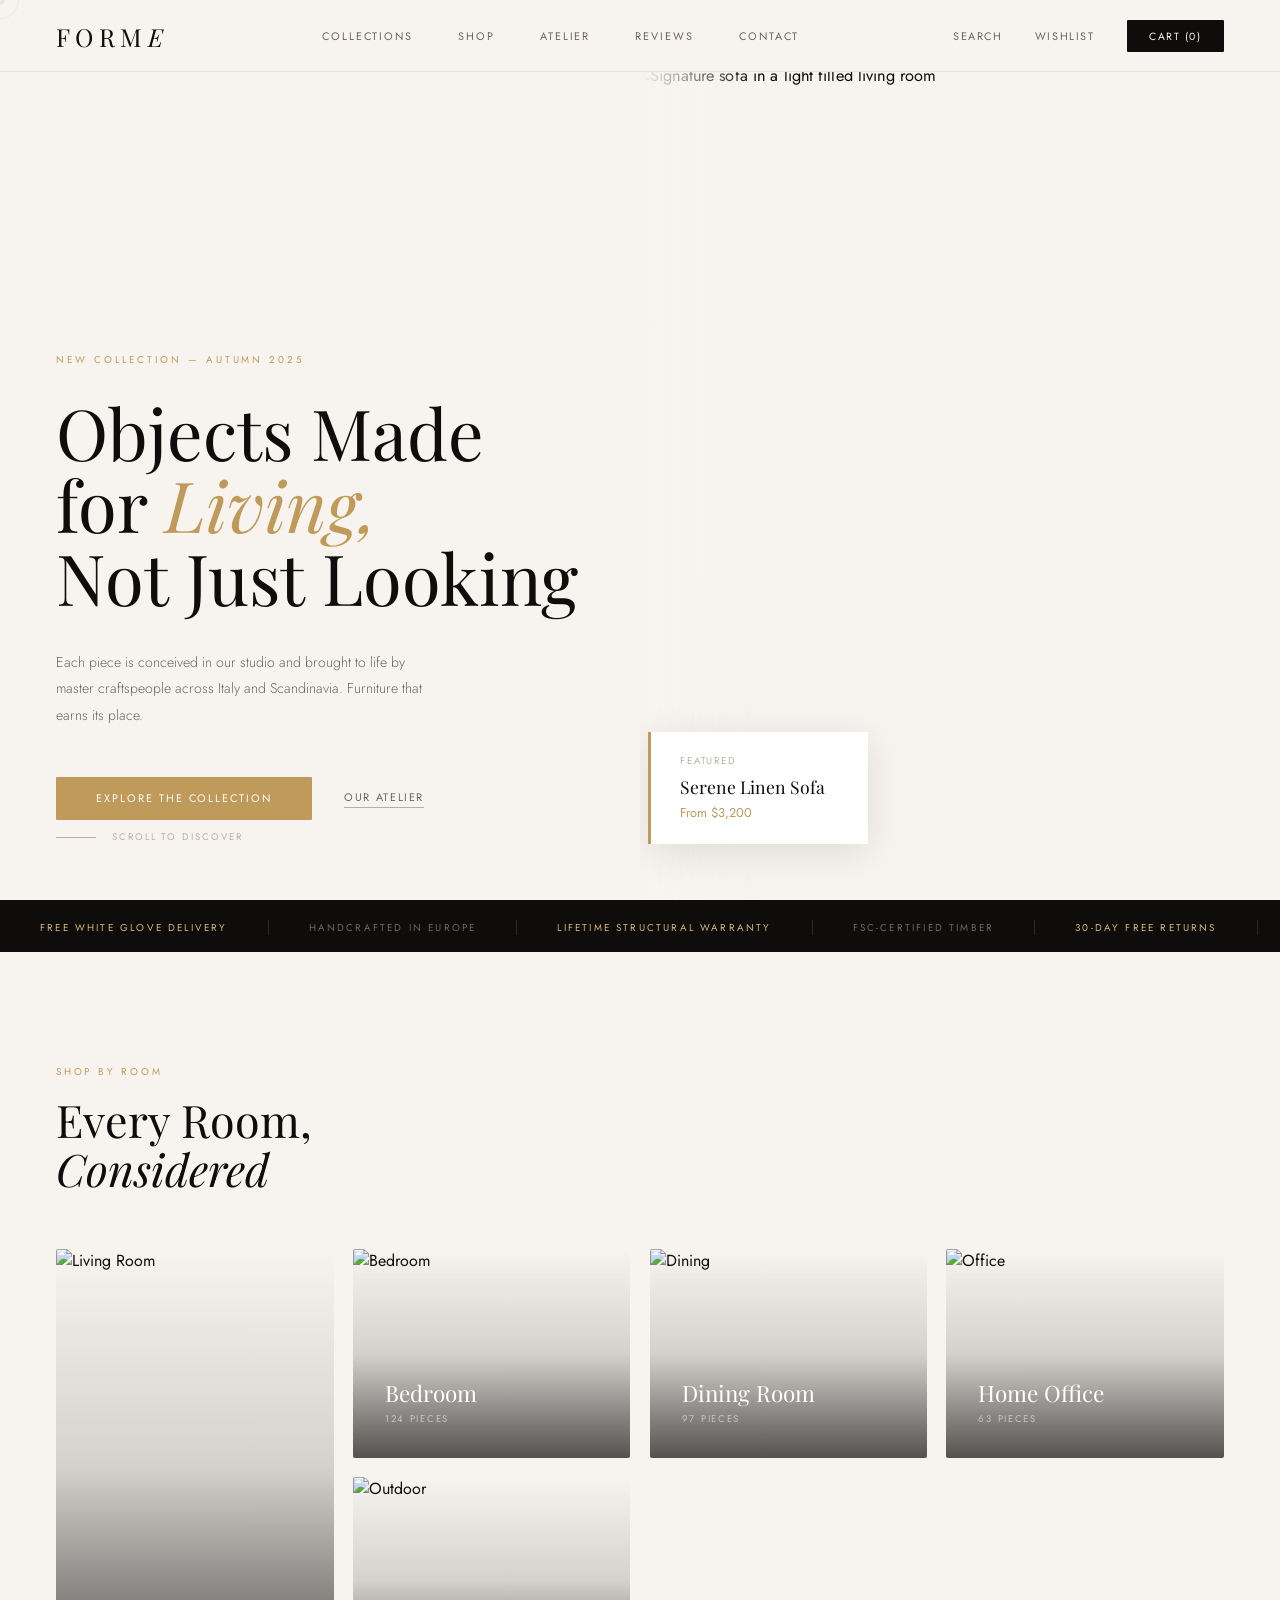
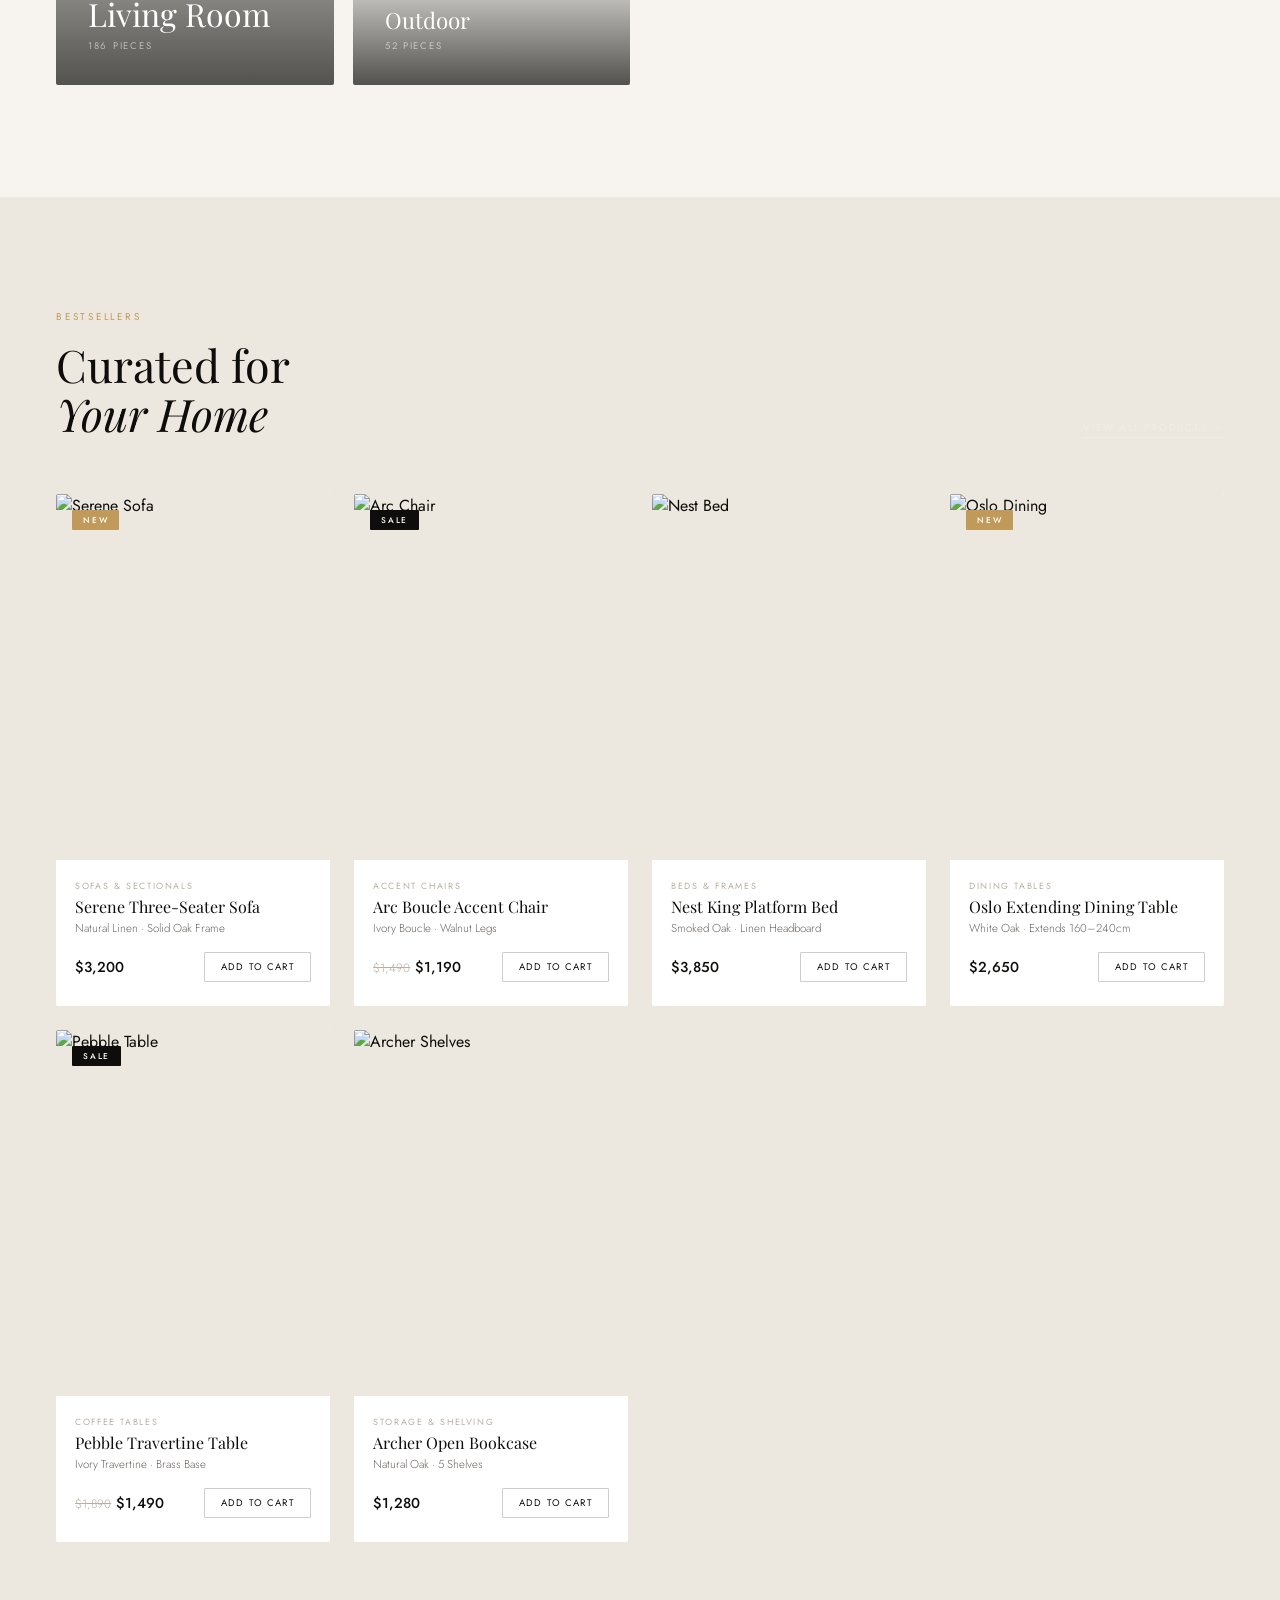
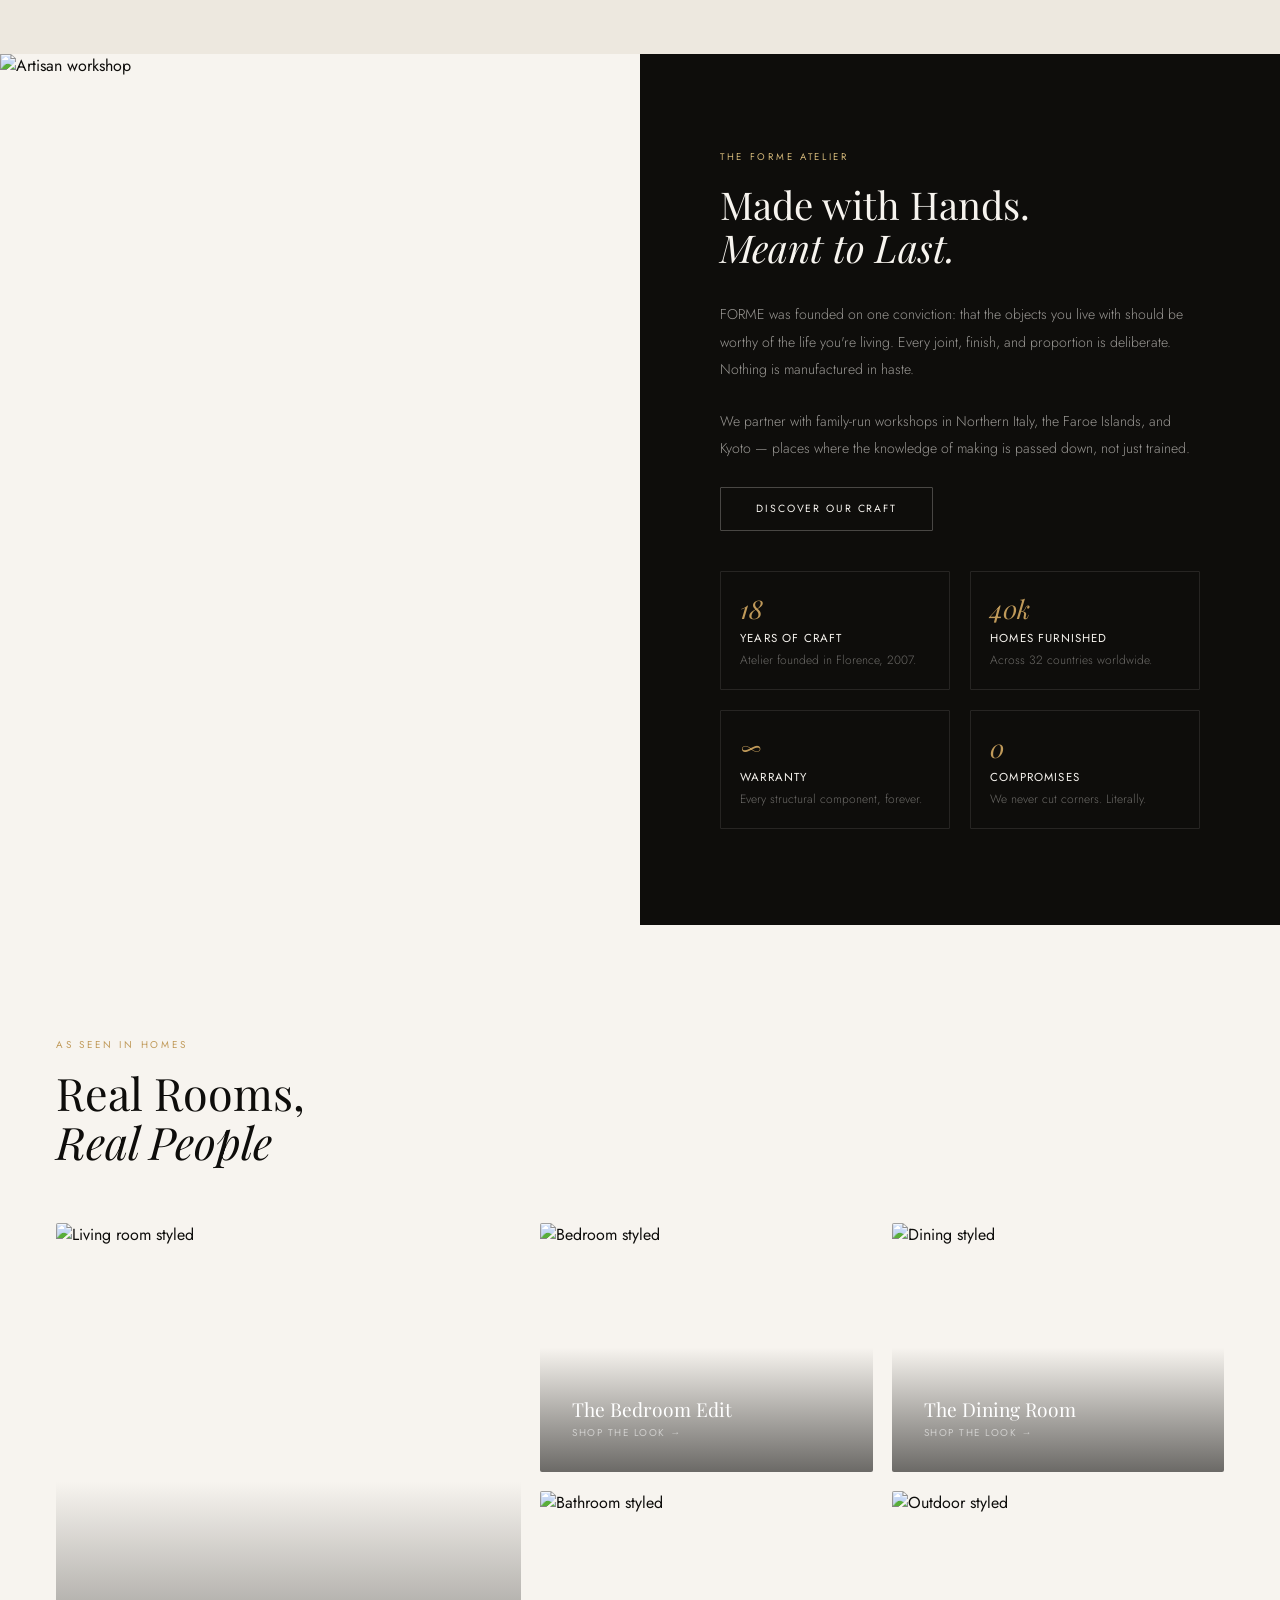
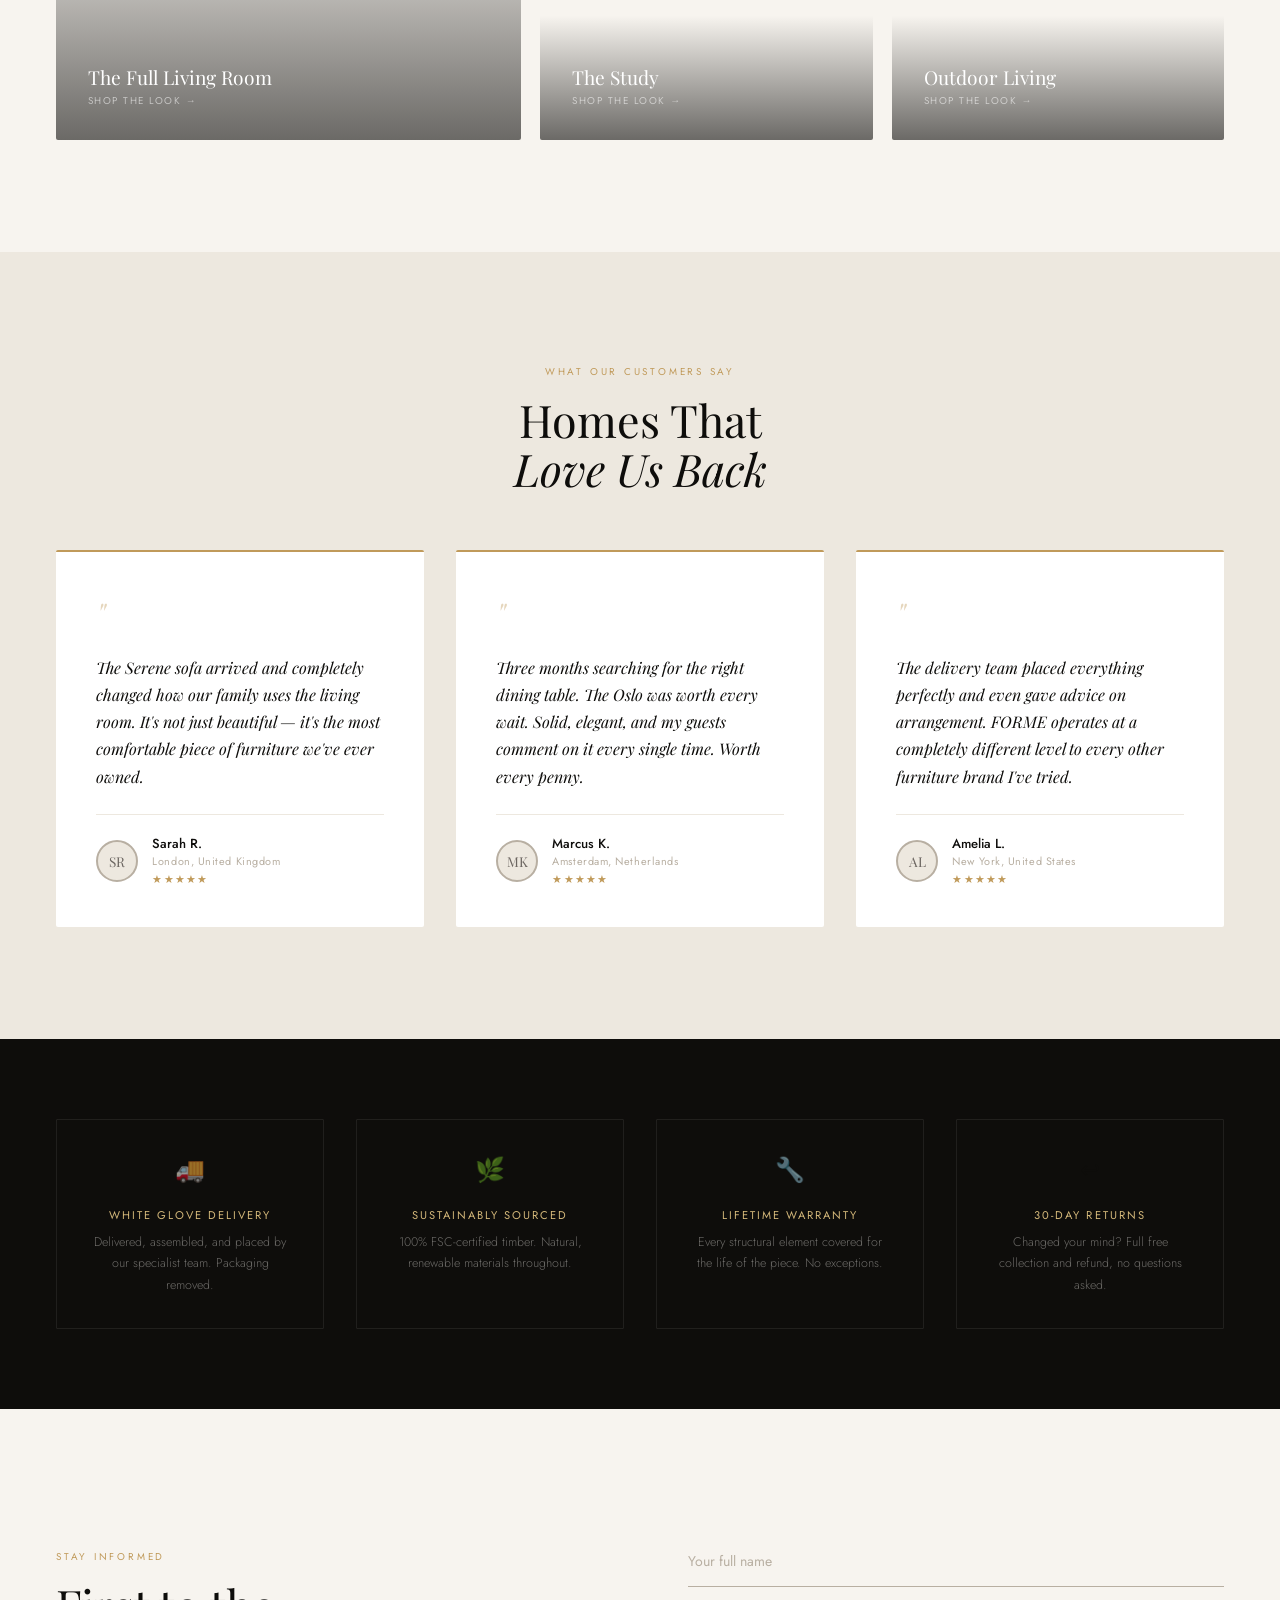
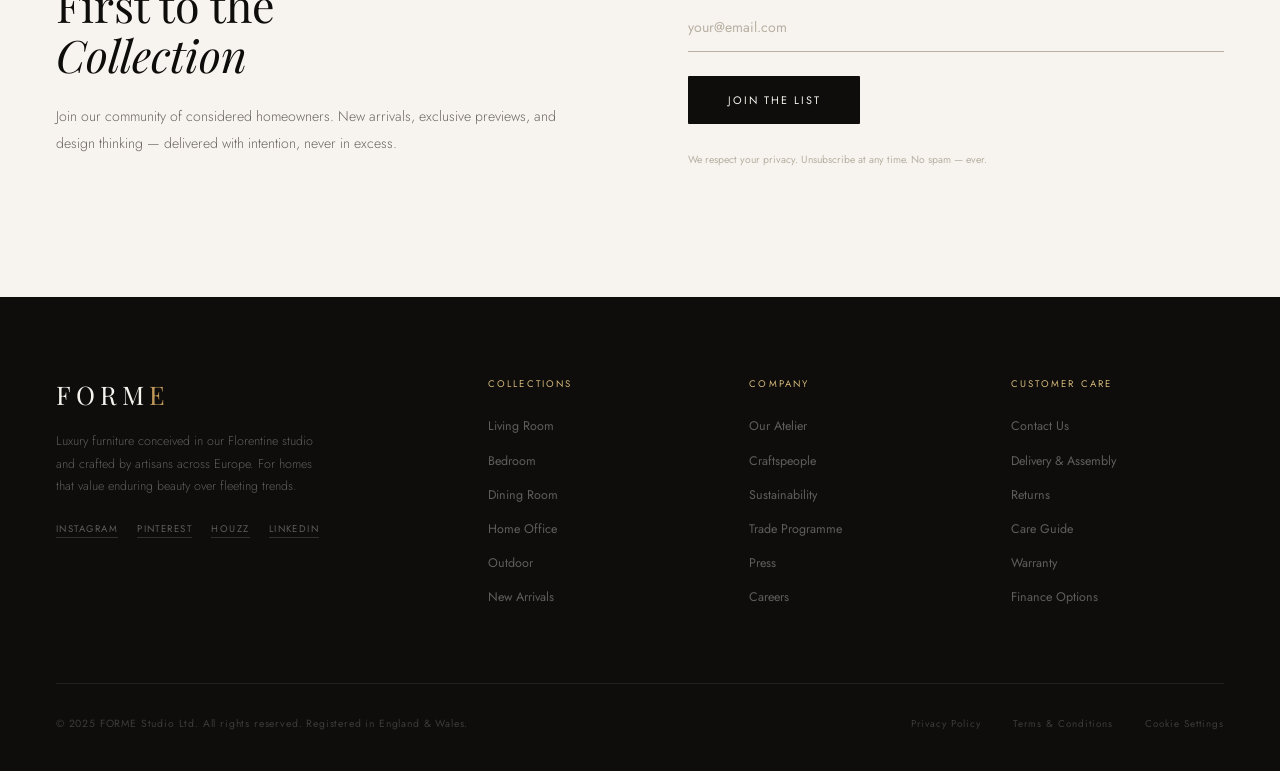
==== commit 054a0b56: "Add files via upload" ====
--- a/index.html
+++ b/index.html
@@ -11,7 +11,22 @@
         href="https://fonts.googleapis.com/css2?family=Playfair+Display:ital,wght@0,400;0,500;1,400;1,500&family=Jost:wght@200;300;400;500&display=swap"
         rel="stylesheet" />
     <link rel="stylesheet" href="style.css">
+
 </head>
+<style>
+    .s-title {
+    font-family: var(--serif);
+    font-size: clamp(1.9rem, 3.5vw, 3.2rem);
+    font-weight: 400;
+    line-height: 1.1;
+    color: var(--ink)
+}
+
+.s-title em {
+    font-style: italic
+}
+
+</style>
 
 <body>
 
